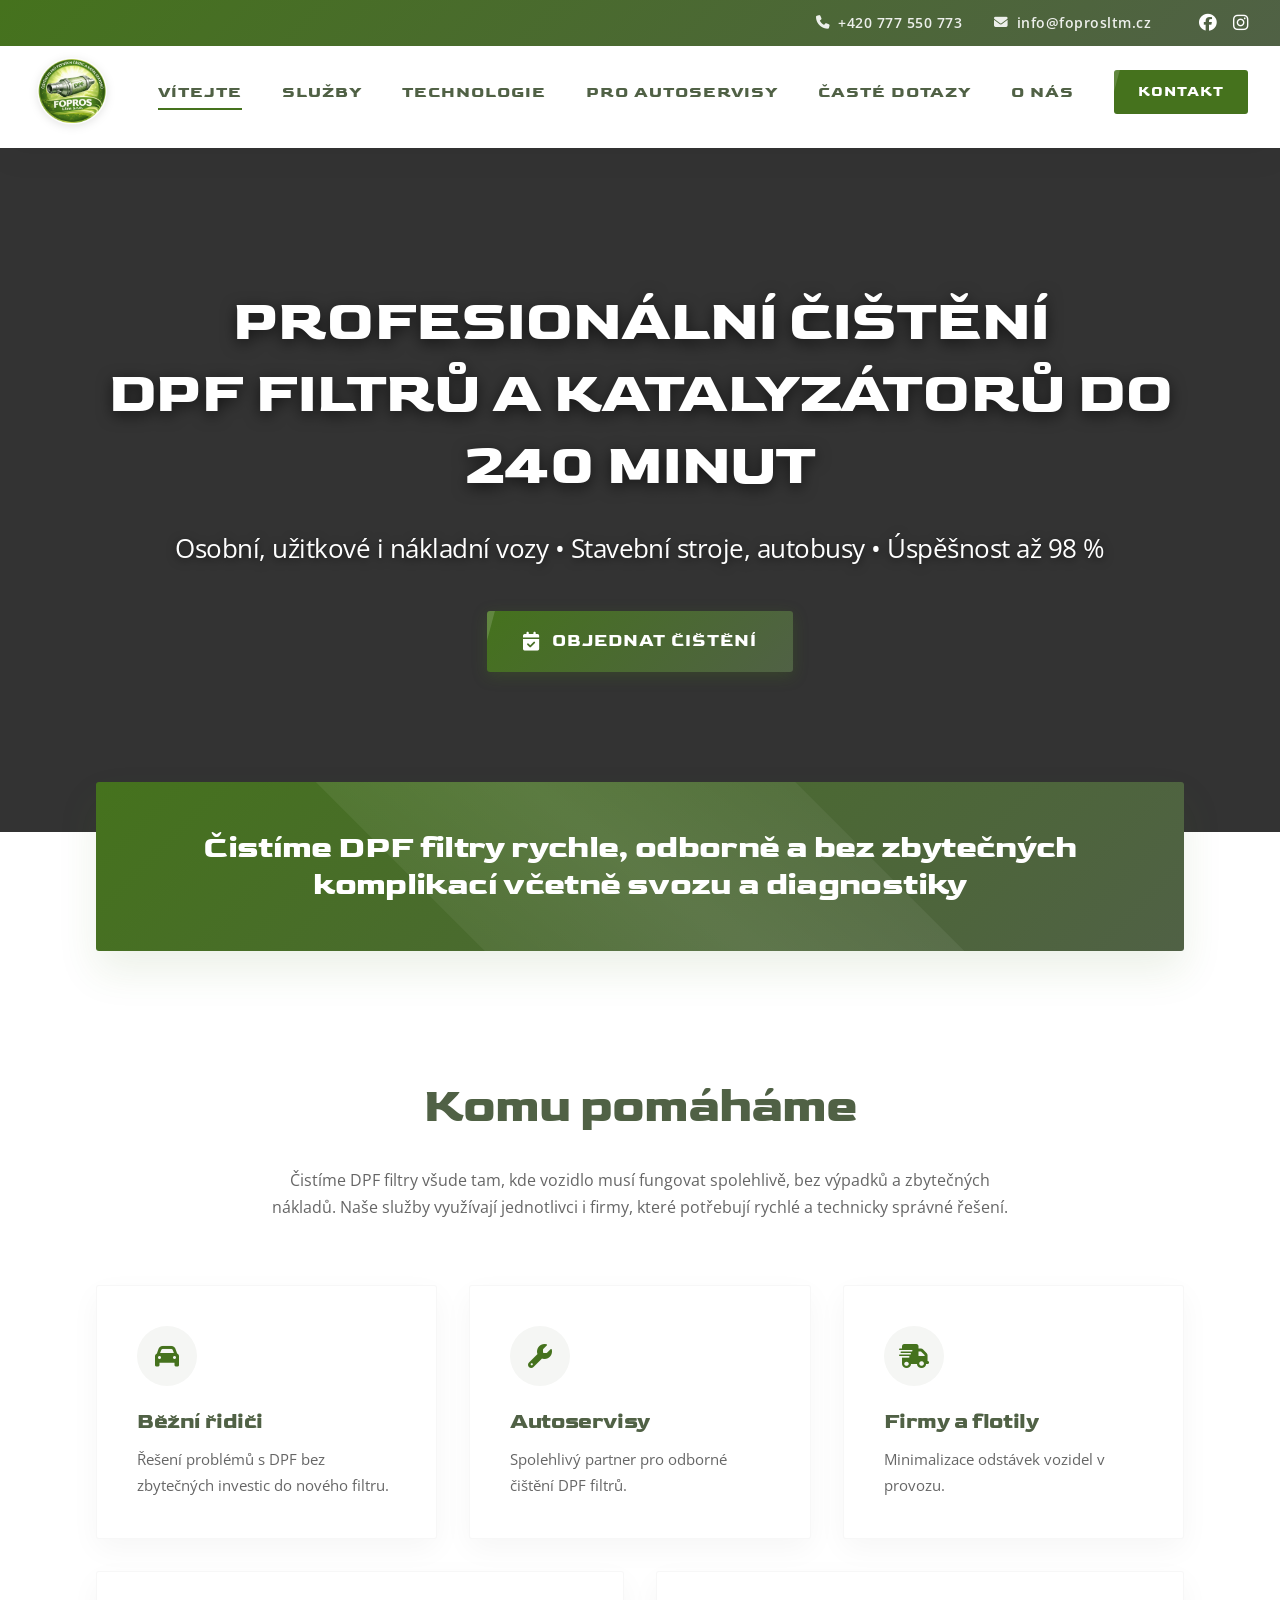
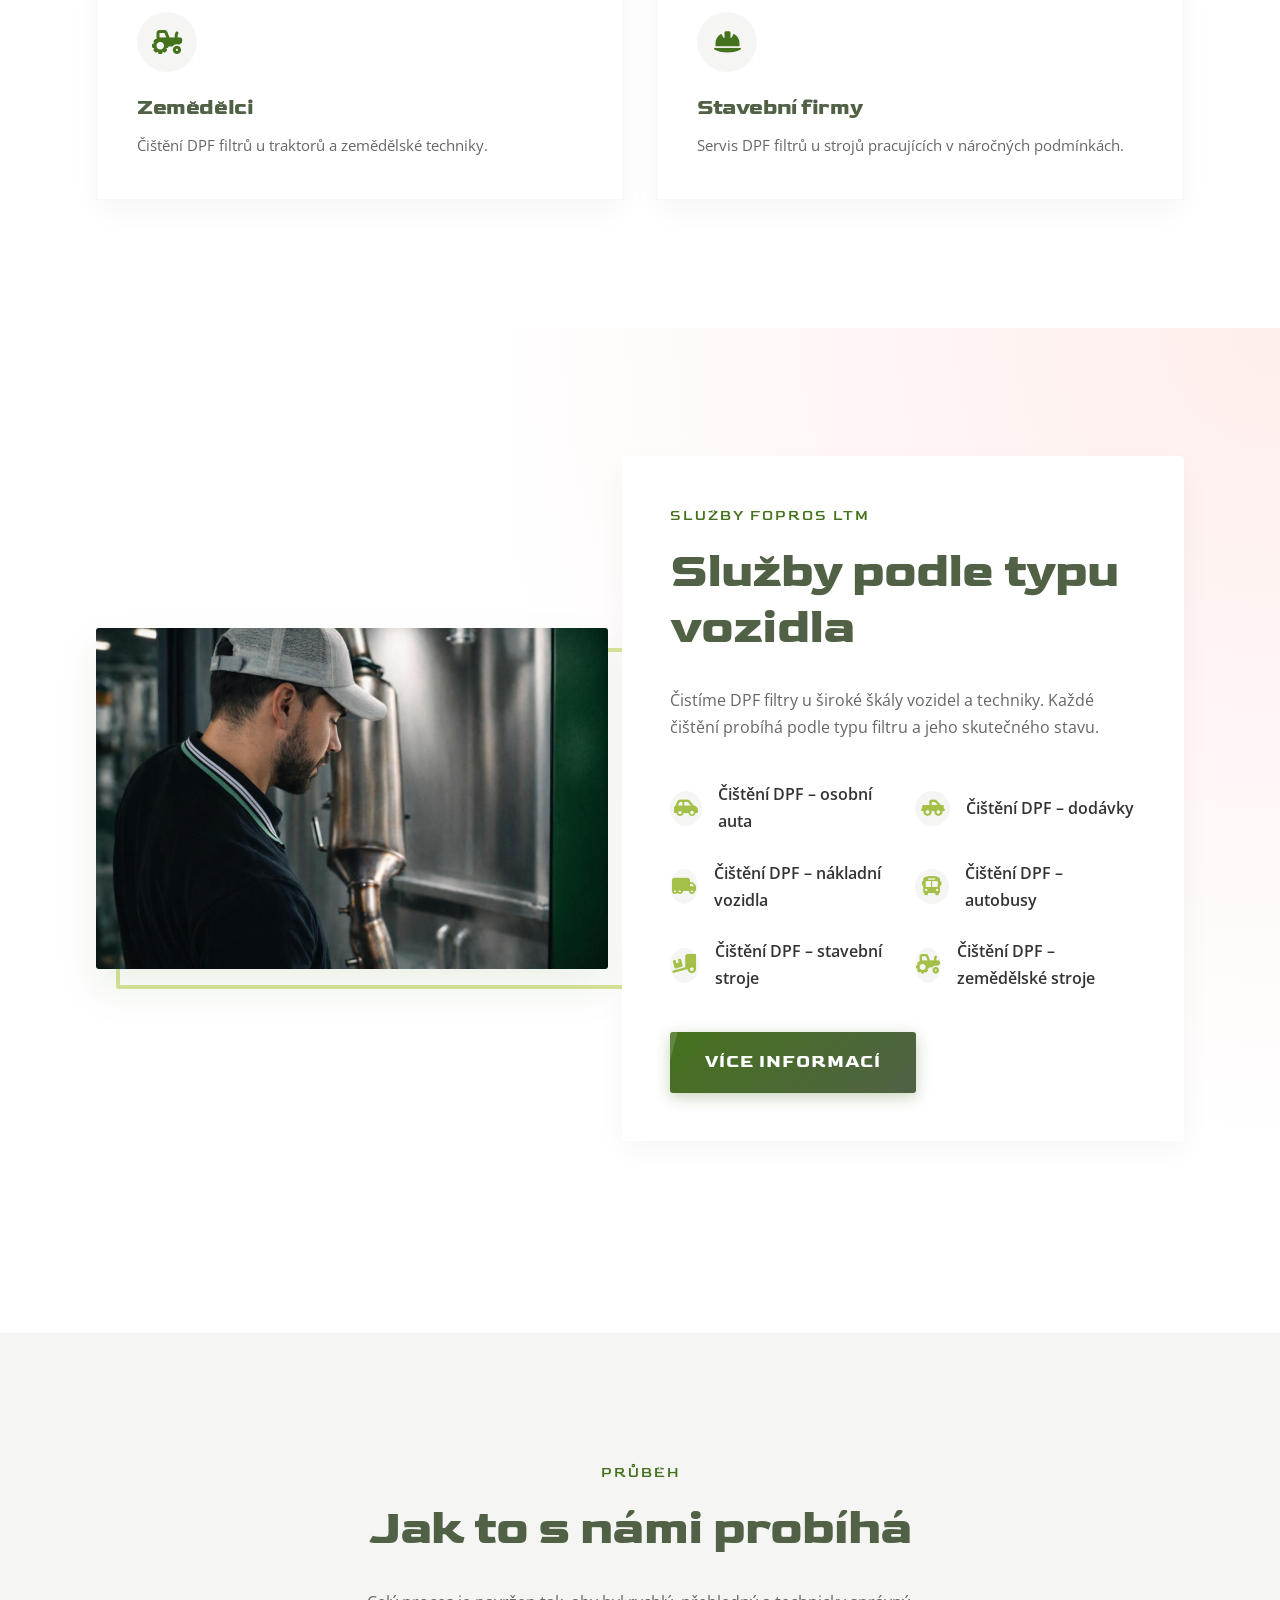
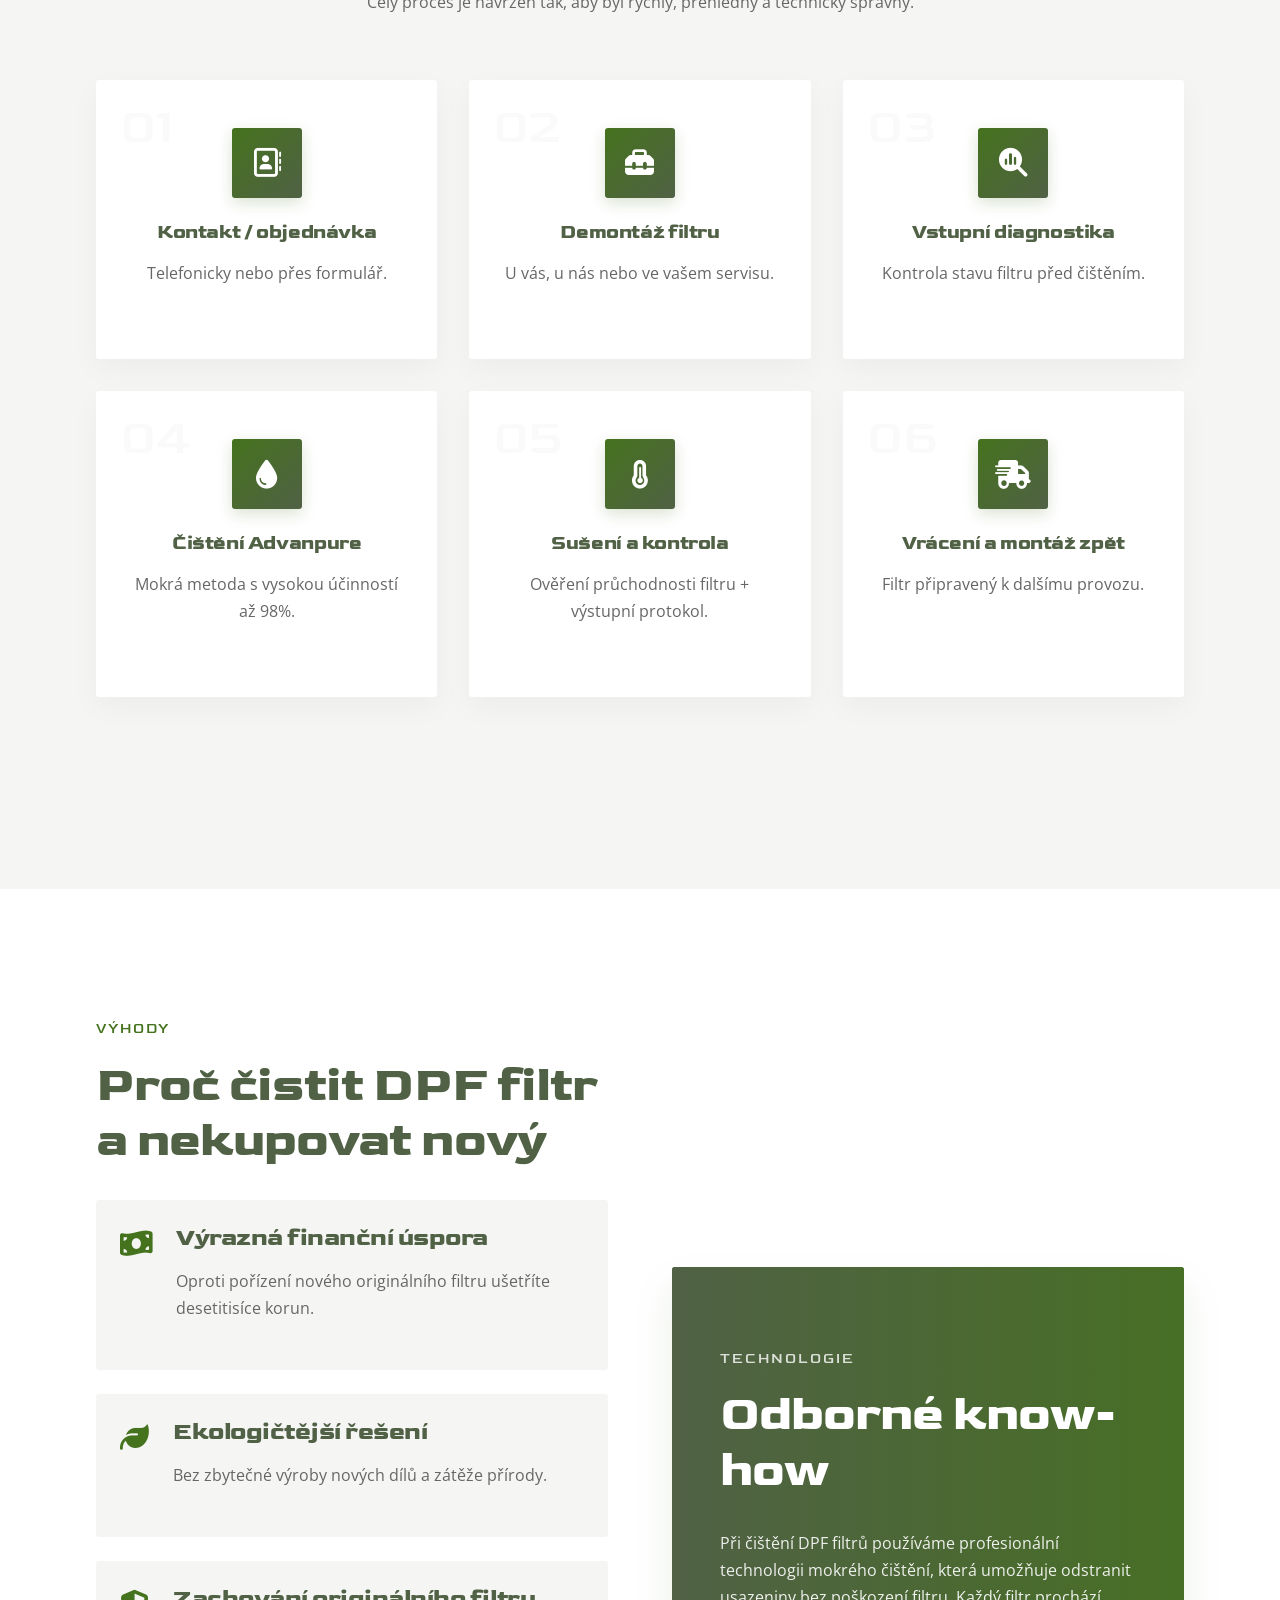
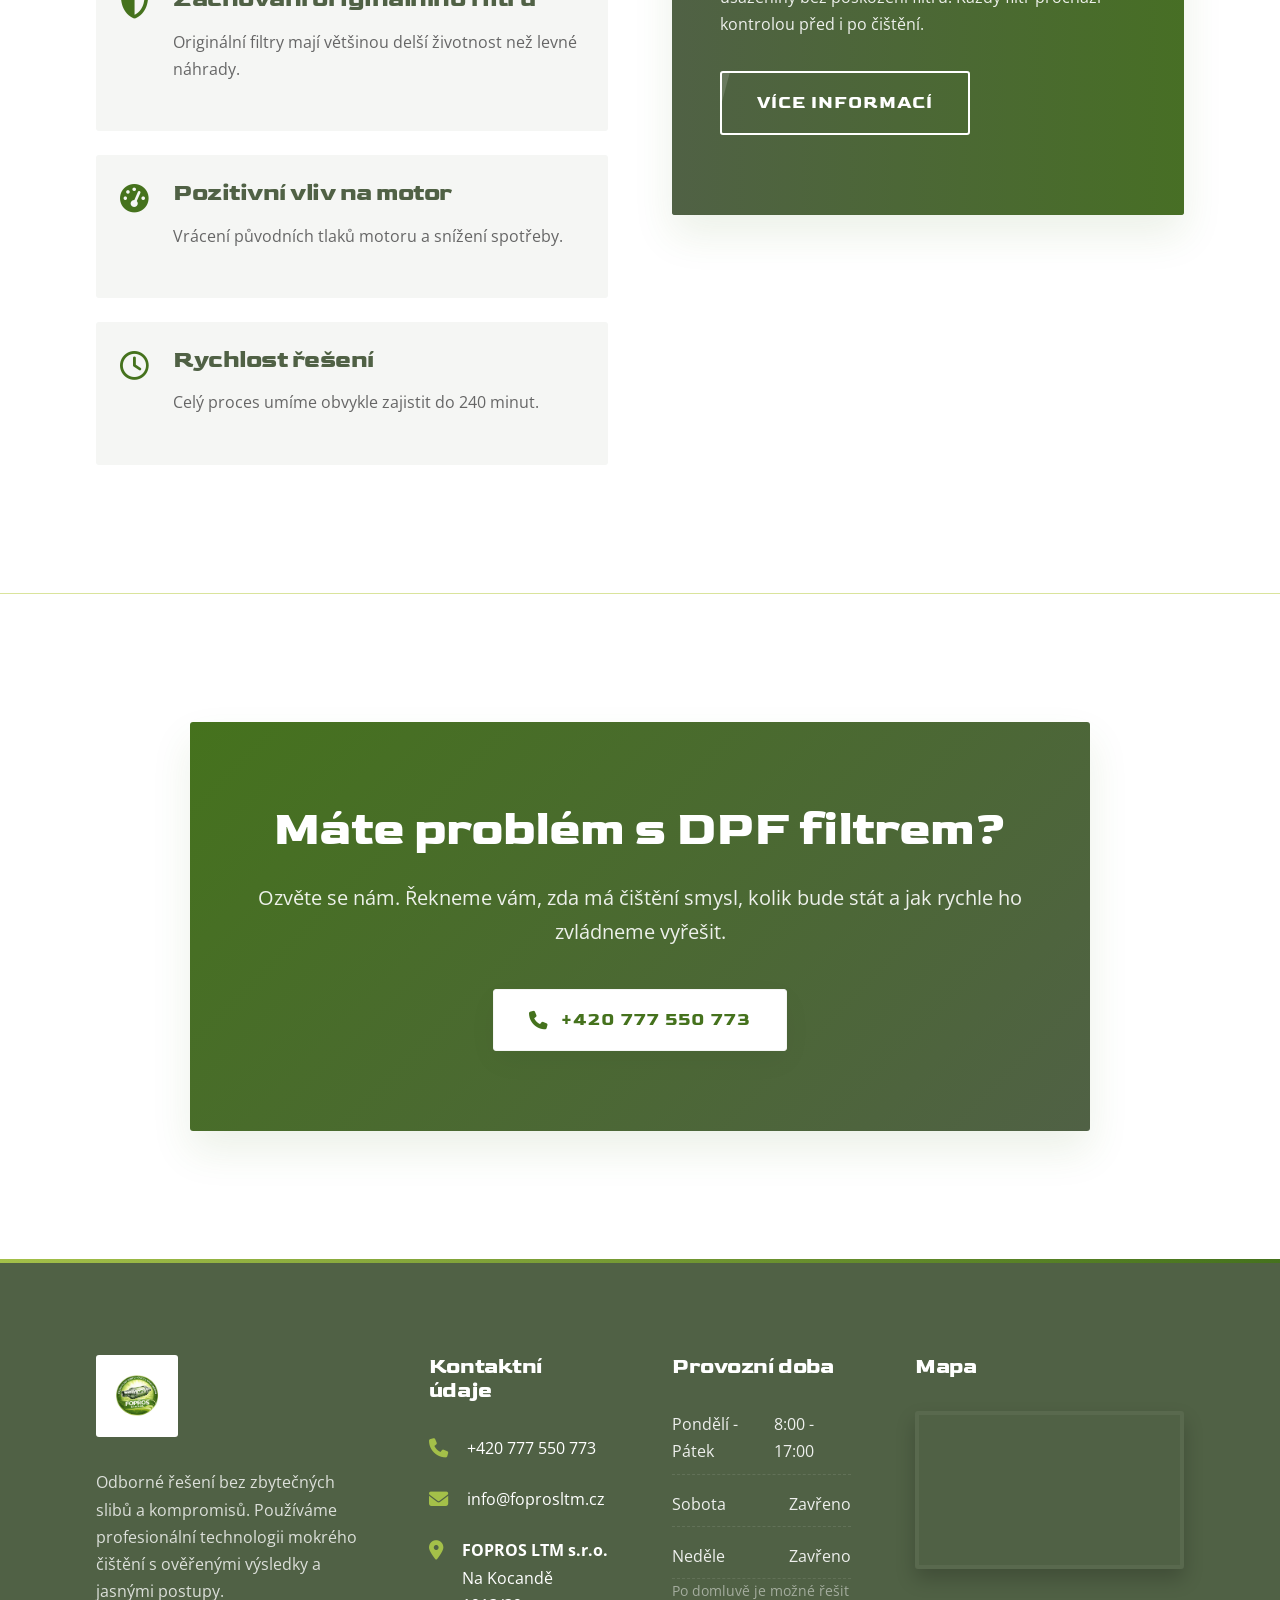
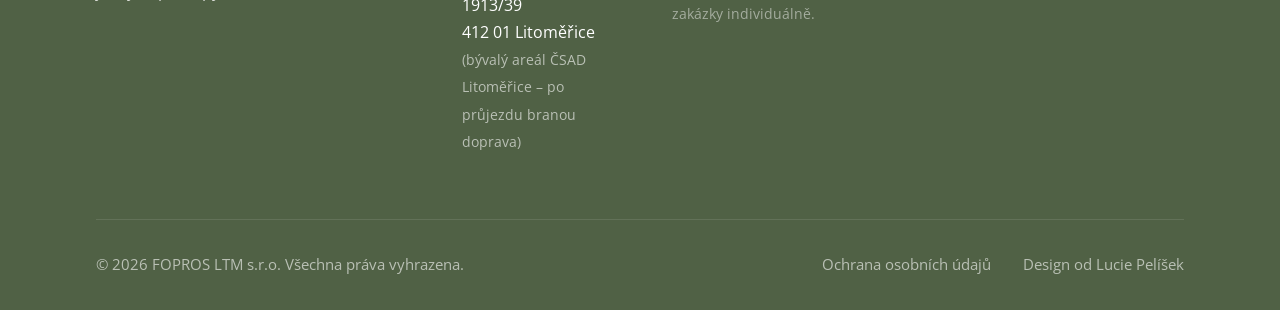
==== index.html @ 44d55a8d "Verze 0" ====
<!DOCTYPE html>
<html lang="cs">

<head>
    <meta charset="UTF-8">
    <meta name="viewport" content="width=device-width, initial-scale=1.0">
    <title>Profesionální čištění DPF filtrů | FOPROS LTM</title>
    <meta name="description"
        content="Profesionální čištění DPF filtrů a katalyzátorů v Litoměřicích do 240 minut. Osobní, užitkové i nákladní vozy, stroje. Úspěšnost až 98 %.">
    <meta name="theme-color" content="#45721D">

    <link rel="icon" href="Obrazky/Favicon.png" type="image/png">

    <!-- Fonts -->
    <link rel="preconnect" href="https://fonts.googleapis.com">
    <link rel="preconnect" href="https://fonts.gstatic.com" crossorigin>
    <link
        href="https://fonts.googleapis.com/css2?family=Goldman:wght@400;700&family=Open+Sans:ital,wght@0,400;0,600;0,700;1,400&display=swap"
        rel="stylesheet">

    <!-- Font Awesome -->
    <link rel="stylesheet" href="https://cdnjs.cloudflare.com/ajax/libs/font-awesome/6.5.1/css/all.min.css">

    <!-- Styles -->
    <link rel="stylesheet" href="style.css">
</head>

<body>

    <!-- Secondary Menu / Top Bar -->
    <div class="top-bar">
        <div class="container-fluid">
            <div class="top-contact-info">
                <a href="tel:+420777550773" class="top-link">
                    <i class="fa-solid fa-phone"></i>
                    <span>+420 777 550 773</span>
                </a>
                <a href="mailto:info@foprosltm.cz" class="top-link">
                    <i class="fa-solid fa-envelope"></i>
                    <span>info@foprosltm.cz</span>
                </a>
                <div class="top-social">
                    <a href="#" aria-label="Facebook"><i class="fa-brands fa-facebook"></i></a>
                    <a href="#" aria-label="Instagram"><i class="fa-brands fa-instagram"></i></a>
                </div>
            </div>
        </div>
    </div>

    <!-- Main Header -->
    <header class="header" id="header">
        <div class="container-fluid header-inner">
            <a href="index.html" class="logo">
                <img src="Obrazky/Logo.png" alt="FOPROS LTM Logo" loading="lazy">
            </a>

            <!-- Mobile Menu Toggle -->
            <button class="menu-toggle" aria-label="Otevřít navigaci" aria-expanded="false" aria-controls="main-nav">
                <span class="hamburger"></span>
            </button>

            <!-- Navigation -->
            <nav id="main-nav" class="main-nav">
                <ul class="nav-list">
                    <li><a href="index.html" class="nav-link active">Vítejte</a></li>
                    <li><a href="sluzby.html" class="nav-link">Služby</a></li>
                    <li><a href="technologie.html" class="nav-link">Technologie</a></li>
                    <li><a href="pro-autoservisy.html" class="nav-link">Pro autoservisy</a></li>
                    <li><a href="caste-dotazy.html" class="nav-link">Časté dotazy</a></li>
                    <li><a href="o-nas.html" class="nav-link">O nás</a></li>
                    <li><a href="kontakt.html" class="btn btn-nav">Kontakt</a></li>
                </ul>
            </nav>
        </div>
    </header>

    <main>
        <!-- Sekce 1: HERO -->
        <section class="hero hero-video">
            <video autoplay muted loop playsinline class="hero-bg-video">
                <source src="Obrazky/Video1.mp4" type="video/mp4">
            </video>
            <div class="hero-text-overlay"></div>

            <div class="container hero-content-centered">
                <div class="hero-content text-center center-block">
                    <h1>Profesionální čištění<br>DPF filtrů a katalyzátorů do 240 minut</h1>
                    <h2>Osobní, užitkové i nákladní vozy • Stavební stroje, autobusy • Úspěšnost až 98 %</h2>

                    <div class="hero-actions center-actions">
                        <a href="kontakt.html" class="btn btn-primary"><i class="fa-solid fa-calendar-check"></i>
                            Objednat čištění</a>
                    </div>
                </div>
            </div>
        </section>

        <!-- Sekce 2: Výzva / Banner Přijedeme -->
        <section class="banner-section animate-on-scroll">
            <div class="container">
                <div class="banner-card">
                    <h3 style="margin-bottom: 0;">Čistíme DPF filtry rychle, odborně a bez zbytečných komplikací včetně
                        svozu a diagnostiky</h3>
                </div>
            </div>
        </section>

        <!-- Sekce 3: Komu pomáháme -->
        <section class="section-padding">
            <div class="container">
                <div class="text-content center-block animate-on-scroll">
                    <h2>Komu pomáháme</h2>
                    <p>Čistíme DPF filtry všude tam, kde vozidlo musí fungovat spolehlivě, bez výpadků a zbytečných
                        nákladů. Naše služby využívají jednotlivci i firmy, které potřebují rychlé a technicky správné
                        řešení.</p>
                </div>

                <div class="target-groups">
                    <div class="group-card animate-on-scroll">
                        <div class="group-icon"><i class="fa-solid fa-car"></i></div>
                        <h4>Běžní řidiči</h4>
                        <p>Řešení problémů s DPF bez zbytečných investic do nového filtru.</p>
                    </div>
                    <div class="group-card animate-on-scroll" style="transition-delay: 0.1s;">
                        <div class="group-icon"><i class="fa-solid fa-wrench"></i></div>
                        <h4>Autoservisy</h4>
                        <p>Spolehlivý partner pro odborné čištění DPF filtrů.</p>
                    </div>
                    <div class="group-card animate-on-scroll" style="transition-delay: 0.2s;">
                        <div class="group-icon"><i class="fa-solid fa-truck-fast"></i></div>
                        <h4>Firmy a flotily</h4>
                        <p>Minimalizace odstávek vozidel v provozu.</p>
                    </div>
                    <div class="group-card animate-on-scroll" style="transition-delay: 0.3s;">
                        <div class="group-icon"><i class="fa-solid fa-tractor"></i></div>
                        <h4>Zemědělci</h4>
                        <p>Čištění DPF filtrů u traktorů a zemědělské techniky.</p>
                    </div>
                    <div class="group-card animate-on-scroll" style="transition-delay: 0.4s;">
                        <div class="group-icon"><i class="fa-solid fa-helmet-safety"></i></div>
                        <h4>Stavební firmy</h4>
                        <p>Servis DPF filtrů u strojů pracujících v náročných podmínkách.</p>
                    </div>
                </div>
            </div>
        </section>

        <!-- Sekce 4: Služby podle typu vozidla -->
        <section class="section-padding services-section animate-on-scroll">
            <div class="decorative-blob"></div>
            <div class="container services-overview">
                <div class="services-image">
                    <img src="Obrazky/Foto2.jpg" alt="Služby podle typu vozidla" loading="lazy">
                </div>

                <div class="services-content">
                    <span class="subtitle">Služby Fopros LTM</span>
                    <h2>Služby podle typu vozidla</h2>
                    <p>Čistíme DPF filtry u široké škály vozidel a techniky. Každé čištění probíhá podle typu filtru a
                        jeho skutečného stavu.</p>

                    <ul class="services-list">
                        <li><i class="fa-solid fa-car-side"></i> Čištění DPF – osobní auta</li>
                        <li><i class="fa-solid fa-truck-pickup"></i> Čištění DPF – dodávky</li>
                        <li><i class="fa-solid fa-truck-moving"></i> Čištění DPF – nákladní vozidla</li>
                        <li><i class="fa-solid fa-bus"></i> Čištění DPF – autobusy</li>
                        <li><i class="fa-solid fa-truck-ramp-box"></i> Čištění DPF – stavební stroje</li>
                        <li><i class="fa-solid fa-tractor"></i> Čištění DPF – zemědělské stroje</li>
                    </ul>

                    <a href="sluzby.html" class="btn btn-primary mt-2">Více informací</a>
                </div>
            </div>
        </section>

        <!-- Sekce 5: Jak to s námi probíhá -->
        <section class="section-padding process-section animate-on-scroll">
            <div class="container">
                <div class="text-content center-block">
                    <span class="subtitle">Průběh</span>
                    <h2>Jak to s námi probíhá</h2>
                    <p>Celý proces je navržen tak, aby byl rychlý, přehledný a technicky správný.</p>
                </div>

                <div class="timeline">
                    <div class="timeline-step">
                        <div class="step-icon"><i class="fa-regular fa-address-book"></i></div>
                        <h4>Kontakt / objednávka</h4>
                        <p>Telefonicky nebo přes formulář.</p>
                    </div>
                    <div class="timeline-step">
                        <div class="step-icon"><i class="fa-solid fa-toolbox"></i></div>
                        <h4>Demontáž filtru</h4>
                        <p>U vás, u nás nebo ve vašem servisu.</p>
                    </div>
                    <div class="timeline-step">
                        <div class="step-icon"><i class="fa-solid fa-magnifying-glass-chart"></i></div>
                        <h4>Vstupní diagnostika</h4>
                        <p>Kontrola stavu filtru před čištěním.</p>
                    </div>
                    <div class="timeline-step">
                        <div class="step-icon"><i class="fa-solid fa-droplet"></i></div>
                        <h4>Čištění Advanpure</h4>
                        <p>Mokrá metoda s vysokou účinností až 98%.</p>
                    </div>
                    <div class="timeline-step">
                        <div class="step-icon"><i class="fa-solid fa-temperature-three-quarters"></i></div>
                        <h4>Sušení a kontrola</h4>
                        <p>Ověření průchodnosti filtru + výstupní protokol.</p>
                    </div>
                    <div class="timeline-step">
                        <div class="step-icon"><i class="fa-solid fa-truck-fast"></i></div>
                        <h4>Vrácení a montáž zpět</h4>
                        <p>Filtr připravený k dalšímu provozu.</p>
                    </div>
                </div>
            </div>
        </section>

        <!-- Sekce 6 a 7: Proč čistit & Technologie -->
        <section class="section-padding animate-on-scroll">
            <div class="container benefits-grid">
                <div>
                    <span class="subtitle">Výhody</span>
                    <h2>Proč čistit DPF filtr a&nbsp;nekupovat nový</h2>
                    <ul class="benefits-list">
                        <li>
                            <i class="fa-solid fa-money-bill-wave"></i>
                            <div>
                                <h4>Výrazná finanční úspora</h4>
                                <p>Oproti pořízení nového originálního filtru ušetříte desetitisíce korun.</p>
                            </div>
                        </li>
                        <li>
                            <i class="fa-solid fa-leaf"></i>
                            <div>
                                <h4>Ekologičtější řešení</h4>
                                <p>Bez zbytečné výroby nových dílů a zátěže přírody.</p>
                            </div>
                        </li>
                        <li>
                            <i class="fa-solid fa-shield-halved"></i>
                            <div>
                                <h4>Zachování originálního filtru</h4>
                                <p>Originální filtry mají většinou delší životnost než levné náhrady.</p>
                            </div>
                        </li>
                        <li>
                            <i class="fa-solid fa-gauge-high"></i>
                            <div>
                                <h4>Pozitivní vliv na motor</h4>
                                <p>Vrácení původních tlaků motoru a snížení spotřeby.</p>
                            </div>
                        </li>
                        <li>
                            <i class="fa-regular fa-clock"></i>
                            <div>
                                <h4>Rychlost řešení</h4>
                                <p>Celý proces umíme obvykle zajistit do 240 minut.</p>
                            </div>
                        </li>
                    </ul>
                </div>

                <div class="tech-banner animate-on-scroll" style="transition-delay: 0.2s;">
                    <span class="subtitle" style="color: var(--white); opacity: 0.8;">Technologie</span>
                    <h2>Odborné know-how</h2>
                    <p style="color: rgba(255,255,255,0.9); margin-bottom: 2rem;">Při čištění DPF filtrů používáme
                        profesionální technologii mokrého čištění, která umožňuje odstranit usazeniny bez poškození
                        filtru. Každý filtr prochází kontrolou před i po čištění.</p>
                    <a href="technologie.html" class="btn btn-outline">Více informací</a>
                </div>
            </div>
        </section>

        <!-- Sekce 9: Výzva ke kontaktu -->
        <section class="section-padding cta-section animate-on-scroll">
            <div class="container">
                <div class="cta-box">
                    <h2>Máte problém s DPF filtrem?</h2>
                    <p>Ozvěte se nám. Řekneme vám, zda má čištění smysl, kolik bude stát a jak rychle ho zvládneme
                        vyřešit.</p>
                    <a href="tel:+420777550773" class="btn btn-secondary btn-large"><i class="fa-solid fa-phone"></i>
                        +420 777 550 773</a>
                </div>
            </div>
        </section>

    </main>

    <!-- Footer -->
    <footer class="footer animate-on-scroll">
        <div class="container footer-grid">

            <!-- Logo & About -->
            <div class="footer-col footer-col-brand">
                <div class="footer-logo">
                    <img src="Obrazky/Logo.png" alt="FOPROS LTM Logo" loading="lazy">
                </div>
                <p>Odborné řešení bez zbytečných slibů a kompromisů. Používáme profesionální technologii mokrého čištění
                    s ověřenými výsledky a jasnými postupy.</p>
            </div>

            <!-- Contacts -->
            <div class="footer-col">
                <h4 class="footer-title">Kontaktní údaje</h4>
                <ul class="footer-contact-list">
                    <li>
                        <i class="fa-solid fa-phone"></i>
                        <div>
                            <a href="tel:+420777550773">+420 777 550 773</a>
                        </div>
                    </li>
                    <li>
                        <i class="fa-solid fa-envelope"></i>
                        <div>
                            <a href="mailto:info@foprosltm.cz">info@foprosltm.cz</a>
                        </div>
                    </li>
                    <li>
                        <i class="fa-solid fa-location-dot"></i>
                        <div>
                            <strong>FOPROS LTM s.r.o.</strong><br>
                            Na Kocandě 1913/39<br>
                            412 01 Litoměřice<br>
                            <span class="small-text">(bývalý areál ČSAD Litoměřice – po průjezdu branou doprava)</span>
                        </div>
                    </li>
                </ul>
            </div>

            <!-- Operating Hours -->
            <div class="footer-col">
                <h4 class="footer-title">Provozní doba</h4>
                <ul class="hours-list">
                    <li><span>Pondělí - Pátek</span> <span>8:00 - 17:00</span></li>
                    <li><span>Sobota</span> <span>Zavřeno</span></li>
                    <li><span>Neděle</span> <span>Zavřeno</span></li>
                </ul>
                <p class="small-text mt-3">Po domluvě je možné řešit zakázky individuálně.</p>
            </div>

            <!-- Map -->
            <div class="footer-col footer-col-map">
                <h4 class="footer-title">Mapa</h4>
                <div class="map-wrapper">
                    <iframe style="border:none" src="https://mapy.cz/s/gopalacufo" width="100%" height="220"
                        title="Mapa kde nás najdete, Litoměřice" loading="lazy"></iframe>
                </div>
            </div>

        </div>

        <div class="footer-bottom">
            <div class="container footer-bottom-inner">
                <div class="copyright">
                    &copy; 2026 FOPROS LTM s.r.o. Všechna práva vyhrazena.
                </div>
                <div class="footer-links">
                    <a href="#">Ochrana osobních údajů</a>
                    <a href="#">Design od Lucie Pelíšek</a>
                </div>
            </div>
        </div>
    </footer>

    <script src="script.js" defer></script>
</body>

</html>
---- style.css ----
:root {
  /* Brand Colors from instrukce.md */
  --highlight: #506145;
  --primary: #45721D;
  --primary-light: #5f9629;
  --icons: #A4C049;
  --bg-variant1: #DAE49C;
  --bg-variant2: #F5F6F4;
  --text-dark: #333333;
  --text-light: #666666;
  --white: #ffffff;
  --link-color: #FC735D;

  /* Layout limits */
  --container-width: 85%;
  --container-fluid: 95%;
  --text-max-width: 70%;

  /* Typography */
  --font-heading: 'Goldman', sans-serif;
  --font-text: 'Open Sans', sans-serif;

  /* Modern Design Tokens */
  --radius: 3px;
  --shadow-soft: 0 10px 30px rgba(0, 0, 0, 0.04);
  --shadow-hover: 0 20px 40px rgba(69, 114, 29, 0.1);
  --glass-bg: rgba(255, 255, 255, 0.85);
  --glass-border: 1px solid rgba(255, 255, 255, 0.4);
  --glass-blur: blur(12px);

  --gradient-primary: linear-gradient(135deg, var(--primary) 0%, var(--highlight) 100%);
  --gradient-accent: linear-gradient(135deg, var(--icons) 0%, var(--primary) 100%);

  --transition: all 0.4s cubic-bezier(0.16, 1, 0.3, 1);
}

/* =========================================================================
   Reset & Base
   ========================================================================= */
*,
*::before,
*::after {
  box-sizing: border-box;
  margin: 0;
  padding: 0;
}

html {
  font-size: 16px;
  scroll-behavior: smooth;
}

body {
  font-family: var(--font-text);
  color: var(--text-dark);
  background-color: var(--white);
  line-height: 1.7;
  -webkit-font-smoothing: antialiased;
  min-height: 100vh;
  display: flex;
  flex-direction: column;
  overflow-x: hidden;
}

img,
video,
iframe {
  max-width: 100%;
  height: auto;
  display: block;
}

a {
  text-decoration: none;
  color: inherit;
  transition: var(--transition);
}

a.text-link {
  color: var(--link-color);
}

a.text-link:hover {
  opacity: 0.8;
}

ul {
  list-style: none;
}

main {
  flex: 1;
}

/* =========================================================================
   Typography
   ========================================================================= */
h1,
h2,
h3,
h4,
h5,
h6 {
  font-family: var(--font-heading);
  font-weight: 700;
  line-height: 1.15;
  color: var(--highlight);
  letter-spacing: -0.02em;
}

h1 {
  font-size: clamp(2.5rem, 5vw, 4.5rem);
  margin-bottom: 1.5rem;
}

h2 {
  font-size: clamp(2rem, 4vw, 3rem);
  margin-bottom: 2rem;
  position: relative;
}

h3 {
  font-size: clamp(1.5rem, 3vw, 2.2rem);
  margin-bottom: 1rem;
}

h4 {
  font-size: clamp(1.2rem, 2vw, 1.5rem);
  margin-bottom: 1rem;
}

p {
  margin-bottom: 1.5rem;
  font-size: 1rem;
  color: var(--text-light);
}

.text-gradient {
  background: var(--gradient-accent);
  -webkit-background-clip: text;
  -webkit-text-fill-color: transparent;
  background-clip: text;
}

.subtitle {
  font-family: var(--font-heading);
  color: var(--primary);
  text-transform: uppercase;
  letter-spacing: 2px;
  font-size: 0.9rem;
  margin-bottom: 1rem;
  display: block;
}

.center-block {
  margin: 0 auto;
  text-align: center;
}

/* =========================================================================
   Layout & Spacing
   ========================================================================= */
.container {
  width: var(--container-width);
  max-width: 1400px;
  margin: 0 auto;
}

.container-fluid {
  width: var(--container-fluid);
  margin: 0 auto;
}

.section-padding {
  padding: 8rem 0;
}

@media (max-width: 768px) {
  .section-padding {
    padding: 5rem 0;
  }
}

.text-content {
  max-width: var(--text-max-width);
}

@media (max-width: 992px) {
  .text-content {
    max-width: 100%;
  }
}

/* =========================================================================
   Buttons & Interactive Elements
   ========================================================================= */
.btn {
  display: inline-flex;
  align-items: center;
  justify-content: center;
  padding: 1rem 2.2rem;
  font-family: var(--font-heading);
  font-weight: 700;
  font-size: 1.05rem;
  border-radius: var(--radius);
  transition: var(--transition);
  cursor: pointer;
  border: none;
  text-align: center;
  position: relative;
  overflow: hidden;
  z-index: 1;
  text-transform: uppercase;
  letter-spacing: 1px;
}

.btn i {
  margin-right: 0.8rem;
  font-size: 1.1em;
}

.btn::before {
  content: '';
  position: absolute;
  top: 0;
  left: 0;
  width: 100%;
  height: 100%;
  background: rgba(255, 255, 255, 0.15);
  transform: translateX(-100%) skewX(-15deg);
  transition: transform 0.6s ease;
  z-index: -1;
}

.btn:hover::before {
  transform: translateX(100%) skewX(-15deg);
}

.btn-primary {
  background: var(--gradient-primary);
  color: var(--white);
  box-shadow: 0 4px 15px rgba(69, 114, 29, 0.3);
}

.btn-primary:hover {
  box-shadow: 0 8px 25px rgba(69, 114, 29, 0.4);
  transform: translateY(-3px);
  color: var(--white);
}

.btn-secondary {
  background: var(--white);
  color: var(--primary);
  box-shadow: var(--shadow-soft);
  border: 1px solid var(--bg-variant2);
}

.btn-secondary:hover {
  background: var(--bg-variant2);
  color: var(--highlight);
  transform: translateY(-3px);
  box-shadow: var(--shadow-hover);
}

.btn-outline {
  background: transparent;
  color: var(--white);
  border: 2px solid var(--white);
}

.btn-outline:hover {
  background: var(--white);
  color: var(--primary);
}

/* =========================================================================
   Secondary Menu (Top Bar)
   ========================================================================= */
.top-bar {
  background: var(--gradient-primary);
  color: var(--white);
  font-size: 0.85rem;
  padding: 0.5rem 0;
  position: relative;
  z-index: 1001;
}

.top-bar .container-fluid {
  display: flex;
  justify-content: flex-end;
  align-items: center;
}

.top-contact-info {
  display: flex;
  gap: 2rem;
  flex-wrap: wrap;
  justify-content: center;
}

@media (max-width: 576px) {
  .top-contact-info {
    gap: 1rem;
    padding: 0.5rem 0;
  }

  .top-bar .container-fluid {
    justify-content: center;
  }

  .header {
    top: 70px;
  }
}

.top-link {
  display: flex;
  align-items: center;
  gap: 0.5rem;
  font-weight: 600;
  letter-spacing: 0.5px;
  opacity: 0.9;
  color: var(--white);
}

.top-link:hover {
  opacity: 1;
}

.top-link i {
  color: var(--white);
}

.top-social {
  display: flex;
  gap: 1rem;
  align-items: center;
  margin-left: 1rem;
}

.top-social a {
  color: var(--white);
  font-size: 1.1rem;
}

.top-social a:hover {
  opacity: 0.8;
}

/* =========================================================================
   Header & Navigation
   ========================================================================= */
.header {
  position: absolute;
  top: 36px;
  left: 0;
  width: 100%;
  z-index: 1000;
  padding: 1rem 0;
  transition: var(--transition);
  background: var(--white);
  box-shadow: var(--shadow-soft);
}

/* Sticky Class */
.header.sticky {
  position: fixed;
  top: 0;
  background: rgba(255, 255, 255, 0.95);
  backdrop-filter: blur(10px);
  box-shadow: var(--shadow-soft);
  padding: 0.5rem 0;
}

.header-inner {
  display: flex;
  justify-content: space-between;
  align-items: center;
}

.logo img {
  height: 80px;
  width: auto;
  transition: var(--transition);
  filter: drop-shadow(0 2px 4px rgba(0, 0, 0, 0.1));
}

.header.sticky .logo img {
  height: 60px;
}

/* Nav Styles */
.nav-list {
  display: flex;
  align-items: center;
  gap: 2.5rem;
}

.nav-link {
  font-family: var(--font-heading);
  font-size: 1rem;
  color: var(--highlight);
  font-weight: 700;
  text-transform: uppercase;
  letter-spacing: 1px;
  position: relative;
  padding: 0.5rem 0;
}

.header:not(.sticky) .nav-link {
  color: var(--highlight);
}

.nav-link::after {
  content: '';
  position: absolute;
  bottom: 0;
  left: 0;
  width: 0;
  height: 2px;
  background: var(--primary);
  transition: var(--transition);
}

.nav-link:hover::after,
.nav-link.active::after {
  width: 100%;
}

.btn-nav {
  padding: 0.6rem 1.5rem;
  font-size: 0.9rem;
  background: var(--primary);
  color: var(--white) !important;
  border-radius: var(--radius);
  transition: var(--transition);
  font-family: var(--font-heading);
  text-transform: uppercase;
  font-weight: 700;
  letter-spacing: 1px;
}

.btn-nav:hover {
  background: var(--highlight);
  transform: translateY(-2px);
  box-shadow: 0 4px 10px rgba(69, 114, 29, 0.3);
}

/* Mobile Toggle */
.menu-toggle {
  display: none;
  background: transparent;
  border: none;
  cursor: pointer;
  padding: 0.5rem;
  z-index: 1001;
}

.hamburger,
.hamburger::before,
.hamburger::after {
  display: block;
  width: 30px;
  height: 2px;
  background-color: var(--highlight);
  transition: var(--transition);
  border-radius: var(--radius);
}

.header:not(.sticky) .hamburger,
.header:not(.sticky) .hamburger::before,
.header:not(.sticky) .hamburger::after {
  background-color: var(--highlight);
}

.hamburger {
  position: relative;
}

.hamburger::before {
  content: '';
  position: absolute;
  top: -8px;
  left: 0;
}

.hamburger::after {
  content: '';
  position: absolute;
  bottom: -8px;
  left: 0;
}

.menu-toggle[aria-expanded="true"] .hamburger {
  background-color: transparent !important;
}

.menu-toggle[aria-expanded="true"] .hamburger::before {
  transform: rotate(45deg);
  top: 0;
  background-color: var(--highlight) !important;
}

.menu-toggle[aria-expanded="true"] .hamburger::after {
  transform: rotate(-45deg);
  bottom: 0;
  background-color: var(--highlight) !important;
}

@media (max-width: 1024px) {
  .menu-toggle {
    display: block;
  }

  .main-nav {
    position: fixed;
    top: 0;
    right: -100%;
    width: 100%;
    height: 100vh;
    background: var(--white);
    padding: 6rem 2rem 2rem;
    display: flex;
    flex-direction: column;
    align-items: center;
    justify-content: center;
    transition: right 0.4s ease;
  }

  .main-nav.open {
    right: 0;
  }

  .nav-list {
    flex-direction: column;
    gap: 2rem;
  }

  .header:not(.sticky) .nav-link {
    color: var(--highlight);
    text-shadow: none;
  }

  .nav-link {
    font-size: 1.5rem;
  }
}

/* =========================================================================
   Hero Section 
   ========================================================================= */
.hero-video {
  position: relative;
  min-height: 80vh;
  padding: 15rem 0 10rem;
  display: flex;
  align-items: center;
  justify-content: center;
  overflow: hidden;
  background-color: var(--text-dark);
}

.hero-bg-video {
  position: absolute;
  top: 50%;
  left: 50%;
  min-width: 100%;
  min-height: 100%;
  width: auto;
  height: auto;
  transform: translateX(-50%) translateY(-50%);
  z-index: 0;
  object-fit: cover;
}

.hero-content-centered {
  position: relative;
  z-index: 2;
  display: flex;
  justify-content: center;
  width: 100%;
}

.hero-content {
  color: var(--white);
  max-width: 1100px;
  animation: fadeUp 1s ease forwards;
}

.hero-content h1 {
  font-size: clamp(2.2rem, 4.5vw, 3.8rem);
  text-transform: uppercase;
  line-height: 1.25;
  margin-bottom: 2rem;
  color: var(--white);
  text-shadow: 0 4px 15px rgba(0, 0, 0, 0.6);
}

.hero-content h2 {
  font-family: var(--font-text);
  font-weight: 400;
  font-size: clamp(1.2rem, 2vw, 1.8rem);
  color: var(--white);
  text-transform: none;
  margin-bottom: 3rem;
  border-left: none;
  padding-left: 0;
  text-shadow: 0 2px 10px rgba(0, 0, 0, 0.6);
}

.hero-content h3 {
  display: none;
}

.hero-actions.center-actions {
  display: flex;
  justify-content: center;
  gap: 1.5rem;
  flex-wrap: wrap;
}

.hero-stats {
  position: absolute;
  bottom: 4rem;
  right: 4rem;
  display: flex;
  gap: 4rem;
  color: var(--white);
  z-index: 2;
  animation: fadeUp 1s ease 0.3s forwards;
  opacity: 0;
}

.hero-stat-item {
  display: flex;
  flex-direction: column;
  text-align: left;
}

.hero-stat-item .stat-num {
  font-family: var(--font-heading);
  font-size: 3rem;
  line-height: 1;
  margin-bottom: 0.5rem;
  color: var(--white);
  text-shadow: 0 2px 10px rgba(0, 0, 0, 0.5);
}

.hero-stat-item .stat-label {
  font-size: 0.95rem;
  color: rgba(255, 255, 255, 0.9);
  text-transform: uppercase;
  letter-spacing: 1px;
  text-shadow: 0 1px 5px rgba(0, 0, 0, 0.5);
}

@media (max-width: 1024px) {
  .hero-stats {
    position: relative;
    bottom: auto;
    right: auto;
    margin-top: 4rem;
    padding-left: 0;
    gap: 2rem;
    flex-wrap: wrap;
  }
}

/* =========================================================================
   Banner Přijedeme
   ========================================================================= */
.banner-section {
  position: relative;
  z-index: 2;
  margin-top: -50px;
}

.banner-card {
  background: var(--gradient-primary);
  border-radius: var(--radius);
  padding: 3rem 4rem;
  display: flex;
  flex-direction: column;
  align-items: center;
  text-align: center;
  box-shadow: var(--shadow-hover);
  color: var(--white);
  position: relative;
  overflow: hidden;
}

.banner-card::after {
  content: '';
  position: absolute;
  top: -50%;
  left: -50%;
  width: 200%;
  height: 200%;
  background: linear-gradient(to bottom right, rgba(255, 255, 255, 0) 0%, rgba(255, 255, 255, 0.1) 50%, rgba(255, 255, 255, 0) 100%);
  transform: rotate(45deg);
  pointer-events: none;
}

.banner-card h3 {
  color: var(--white);
  font-size: 2rem;
  margin-bottom: 1rem;
}

.banner-card p {
  color: rgba(255, 255, 255, 0.9);
  font-size: 1.2rem;
  margin: 0;
}

/* =========================================================================
   Komu pomáháme 
   ========================================================================= */
.target-groups {
  display: grid;
  gap: 2rem;
  margin-top: 4rem;
  grid-template-columns: 1fr;
}

@media (min-width: 768px) {
  .target-groups {
    grid-template-columns: repeat(6, 1fr);
  }

  .group-card:nth-child(1),
  .group-card:nth-child(2),
  .group-card:nth-child(3) {
    grid-column: span 2;
  }

  .group-card:nth-child(4),
  .group-card:nth-child(5) {
    grid-column: span 3;
  }
}

.group-card {
  background: var(--white);
  border: 1px solid rgba(0, 0, 0, 0.03);
  padding: 2.5rem;
  border-radius: var(--radius);
  box-shadow: var(--shadow-soft);
  transition: var(--transition);
  position: relative;
  overflow: hidden;
  z-index: 1;
}

.group-card::before {
  content: '';
  position: absolute;
  top: 0;
  left: 0;
  width: 100%;
  height: 4px;
  background: var(--gradient-primary);
  transform: scaleX(0);
  transform-origin: left;
  transition: transform 0.4s ease;
}

.group-card:hover {
  transform: translateY(-10px);
  box-shadow: var(--shadow-hover);
}

.group-card:hover::before {
  transform: scaleX(1);
}

.group-icon {
  width: 60px;
  height: 60px;
  background: var(--bg-variant2);
  border-radius: 50%;
  display: flex;
  align-items: center;
  justify-content: center;
  margin-bottom: 1.5rem;
  color: var(--primary);
  font-size: 1.5rem;
  transition: var(--transition);
}

.group-card:hover .group-icon {
  background: var(--primary);
  color: var(--white);
}

.group-card h4 {
  margin-bottom: 0.8rem;
  font-size: 1.3rem;
}

.group-card p {
  margin: 0;
  font-size: 0.95rem;
}

/* =========================================================================
   Služby podle typu vozidla 
   ========================================================================= */
.services-section {
  position: relative;
  overflow: hidden;
  padding-bottom: 12rem;
}

@media (max-width: 768px) {
  .services-section {
    padding-bottom: 8rem;
  }
}

.decorative-blob {
  position: absolute;
  top: 0;
  right: 0;
  width: 60%;
  height: 100%;
  background: radial-gradient(circle at top right, rgba(252, 115, 93, 0.12) 0%, transparent 65%);
  z-index: 0;
  pointer-events: none;
}

.services-overview {
  display: grid;
  grid-template-columns: 1fr;
  gap: 4rem;
  align-items: center;
  position: relative;
  z-index: 1;
}

@media (min-width: 1024px) {
  .services-overview {
    grid-template-columns: 1fr 1fr;
  }
}

.services-image {
  position: relative;
}

.services-image img {
  border-radius: var(--radius);
  box-shadow: var(--shadow-hover);
  position: relative;
  z-index: 2;
}

.services-image::after {
  content: '';
  position: absolute;
  bottom: -20px;
  right: -20px;
  width: 100%;
  height: 100%;
  border: 4px solid var(--bg-variant1);
  border-radius: var(--radius);
  z-index: 1;
}

.services-content {
  background: var(--white);
  padding: 3rem;
  border-radius: var(--radius);
  box-shadow: var(--shadow-soft);
  position: relative;
}

@media (min-width: 1024px) {
  .services-content {
    margin-left: -50px;
    z-index: 3;
  }
}

.services-list {
  display: grid;
  grid-template-columns: 1fr;
  gap: 1.5rem;
  margin: 2.5rem 0;
}

@media (min-width: 576px) {
  .services-list {
    grid-template-columns: repeat(2, 1fr);
  }
}

.services-list li {
  display: flex;
  align-items: center;
  gap: 1rem;
  font-weight: 600;
  color: var(--text-dark);
}

.services-list li i {
  color: var(--icons);
  font-size: 1.2rem;
  background: var(--bg-variant2);
  width: 35px;
  height: 35px;
  display: flex;
  align-items: center;
  justify-content: center;
  border-radius: 50%;
}

/* =========================================================================
   Jak to s námi probíhá (Process)
   ========================================================================= */
.process-section {
  background: var(--bg-variant2);
  padding-bottom: 12rem;
}

@media (max-width: 768px) {
  .process-section {
    padding-bottom: 8rem;
  }
}

.timeline {
  display: grid;
  grid-template-columns: 1fr;
  gap: 2rem;
  margin-top: 4rem;
  counter-reset: step-counter;
}

@media (min-width: 768px) {
  .timeline {
    grid-template-columns: repeat(2, 1fr);
  }
}

@media (min-width: 1024px) {
  .timeline {
    grid-template-columns: repeat(3, 1fr);
  }
}

.timeline-step {
  background: var(--white);
  padding: 3rem 2rem;
  border-radius: var(--radius);
  box-shadow: var(--shadow-soft);
  position: relative;
  transition: var(--transition);
  text-align: center;
  z-index: 1;
}

.timeline-step:hover {
  transform: translateY(-10px);
  box-shadow: var(--shadow-hover);
}

.timeline-step::before {
  counter-increment: step-counter;
  content: "0" counter(step-counter);
  position: absolute;
  top: 1.5rem;
  left: 1.5rem;
  font-family: var(--font-heading);
  font-size: 3rem;
  color: var(--bg-variant2);
  line-height: 1;
  z-index: -1;
  opacity: 0.5;
  transition: var(--transition);
}

.timeline-step:hover::before {
  color: var(--icons);
  opacity: 0.2;
}

.step-icon {
  width: 70px;
  height: 70px;
  background: var(--gradient-primary);
  color: var(--white);
  display: flex;
  align-items: center;
  justify-content: center;
  border-radius: var(--radius);
  font-size: 1.8rem;
  margin: 0 auto 1.5rem;
  box-shadow: 0 5px 15px rgba(69, 114, 29, 0.2);
}

.timeline-step h4 {
  font-size: 1.2rem;
  color: var(--highlight);
  margin-bottom: 1rem;
}

/* =========================================================================
   Proč čistit & Technologie
   ========================================================================= */
.benefits-grid {
  display: grid;
  grid-template-columns: 1fr;
  gap: 4rem;
  align-items: center;
}

@media (min-width: 1024px) {
  .benefits-grid {
    grid-template-columns: 1fr 1fr;
  }
}

.benefits-list {
  display: flex;
  flex-direction: column;
  gap: 1.5rem;
}

.benefits-list li {
  display: flex;
  align-items: flex-start;
  gap: 1.5rem;
  background: var(--bg-variant2);
  padding: 1.5rem;
  border-radius: var(--radius);
  transition: var(--transition);
}

.benefits-list li:hover {
  background: var(--white);
  box-shadow: var(--shadow-soft);
  transform: translateX(10px);
}

.benefits-list li i {
  color: var(--primary);
  font-size: 1.8rem;
  margin-top: 5px;
}

.tech-banner {
  background: var(--highlight) url('Obrazky/Foto4.png') center/cover no-repeat;
  border-radius: var(--radius);
  padding: 5rem 3rem;
  color: var(--white);
  position: relative;
  overflow: hidden;
  box-shadow: var(--shadow-hover);
}

.tech-banner::before {
  content: '';
  position: absolute;
  top: 0;
  left: 0;
  width: 100%;
  height: 100%;
  background: linear-gradient(90deg, rgba(80, 97, 69, 0.95) 0%, rgba(69, 114, 29, 0.8) 100%);
}

.tech-banner>* {
  position: relative;
  z-index: 1;
}

.tech-banner h2 {
  color: var(--white);
}

/* =========================================================================
   Stats Section
   ========================================================================= */
.stats-grid {
  display: grid;
  grid-template-columns: 1fr;
  gap: 3rem;
  margin-top: 3rem;
}

@media (min-width: 768px) {
  .stats-grid {
    grid-template-columns: repeat(3, 1fr);
  }
}

.stat-item {
  text-align: center;
  padding: 2rem;
  position: relative;
}

.stat-item:not(:last-child)::after {
  content: '';
  position: absolute;
  right: 0;
  top: 20%;
  height: 60%;
  width: 1px;
  background: var(--bg-variant1);
}

@media (max-width: 767px) {
  .stat-item:not(:last-child)::after {
    right: 20%;
    top: auto;
    bottom: 0;
    height: 1px;
    width: 60%;
  }
}

.stat-number {
  font-family: var(--font-heading);
  font-size: 4.5rem;
  line-height: 1;
  margin-bottom: 1rem;
  background: var(--gradient-primary);
  -webkit-background-clip: text;
  background-clip: text;
  -webkit-text-fill-color: transparent;
}

.stat-text {
  font-weight: 700;
  font-size: 1.2rem;
  color: var(--highlight);
  text-transform: uppercase;
  letter-spacing: 1px;
}

/* =========================================================================
   CTA Section
   ========================================================================= */
.cta-section {
  position: relative;
  border-top: 1px solid var(--bg-variant1);
}

.cta-box {
  background: var(--gradient-primary);
  padding: 5rem 2rem;
  border-radius: var(--radius);
  text-align: center;
  color: var(--white);
  box-shadow: var(--shadow-hover);
  max-width: 900px;
  margin: 0 auto;
}

.cta-box h2 {
  color: var(--white);
  margin-bottom: 1.5rem;
}

.cta-box p {
  color: rgba(255, 255, 255, 0.9);
  font-size: 1.25rem;
  margin-bottom: 2.5rem;
}

/* =========================================================================
   Footer
   ========================================================================= */
.footer {
  background-color: var(--highlight);
  color: var(--white);
  padding-top: 6rem;
  position: relative;
}

.footer::before {
  content: '';
  position: absolute;
  top: 0;
  left: 0;
  width: 100%;
  height: 4px;
  background: var(--gradient-accent);
}

.footer-grid {
  display: grid;
  grid-template-columns: 1fr;
  gap: 4rem;
  padding-bottom: 4rem;
  border-bottom: 1px solid rgba(255, 255, 255, 0.1);
}

@media (min-width: 768px) {
  .footer-grid {
    grid-template-columns: repeat(2, 1fr);
  }
}

@media (min-width: 1024px) {
  .footer-grid {
    grid-template-columns: 1.5fr 1fr 1fr 1.5fr;
  }
}

.footer-logo {
  display: inline-block;
  background: var(--white);
  padding: 1rem;
  border-radius: var(--radius);
  margin-bottom: 1.5rem;
}

.footer-logo img {
  height: 50px;
}

.footer-col p {
  color: rgba(255, 255, 255, 0.8);
}

.footer-title {
  color: var(--white);
  font-size: 1.3rem;
  margin-bottom: 2rem;
  position: relative;
}

.footer-contact-list {
  display: flex;
  flex-direction: column;
  gap: 1.5rem;
}

.footer-contact-list li {
  display: flex;
  gap: 1.2rem;
  align-items: flex-start;
}

.footer-contact-list i {
  color: var(--icons);
  font-size: 1.2rem;
  margin-top: 4px;
}

.footer-contact-list a {
  transition: var(--transition);
}

.footer-contact-list a:hover {
  color: var(--icons);
  padding-left: 5px;
}

.hours-list {
  display: flex;
  flex-direction: column;
  gap: 1rem;
}

.hours-list li {
  display: flex;
  justify-content: space-between;
  border-bottom: 1px dashed rgba(255, 255, 255, 0.1);
  padding-bottom: 0.5rem;
  color: rgba(255, 255, 255, 0.9);
}

.small-text {
  font-size: 0.85rem;
  opacity: 0.6;
}

.map-wrapper {
  border-radius: var(--radius);
  overflow: hidden;
  box-shadow: 0 10px 20px rgba(0, 0, 0, 0.2);
  border: 4px solid rgba(255, 255, 255, 0.05);
}

.footer-bottom {
  padding: 2rem 0;
  font-size: 0.95rem;
  color: rgba(255, 255, 255, 0.6);
}

.footer-bottom-inner {
  display: flex;
  flex-direction: column;
  align-items: center;
  gap: 1rem;
}

@media (min-width: 768px) {
  .footer-bottom-inner {
    flex-direction: row;
    justify-content: space-between;
  }
}

.footer-links {
  display: flex;
  flex-wrap: wrap;
  gap: 2rem;
}

.footer-links a {
  position: relative;
}

.footer-links a:hover {
  color: var(--white);
}

/* Micro animations class */
@keyframes fadeUp {
  from {
    opacity: 0;
    transform: translateY(30px);
  }

  to {
    opacity: 1;
    transform: translateY(0);
  }
}

.animate-on-scroll {
  opacity: 0;
  transform: translateY(30px);
  transition: opacity 0.8s ease, transform 0.8s ease;
}

.animate-on-scroll.is-visible {
  opacity: 1;
  transform: translateY(0);
}
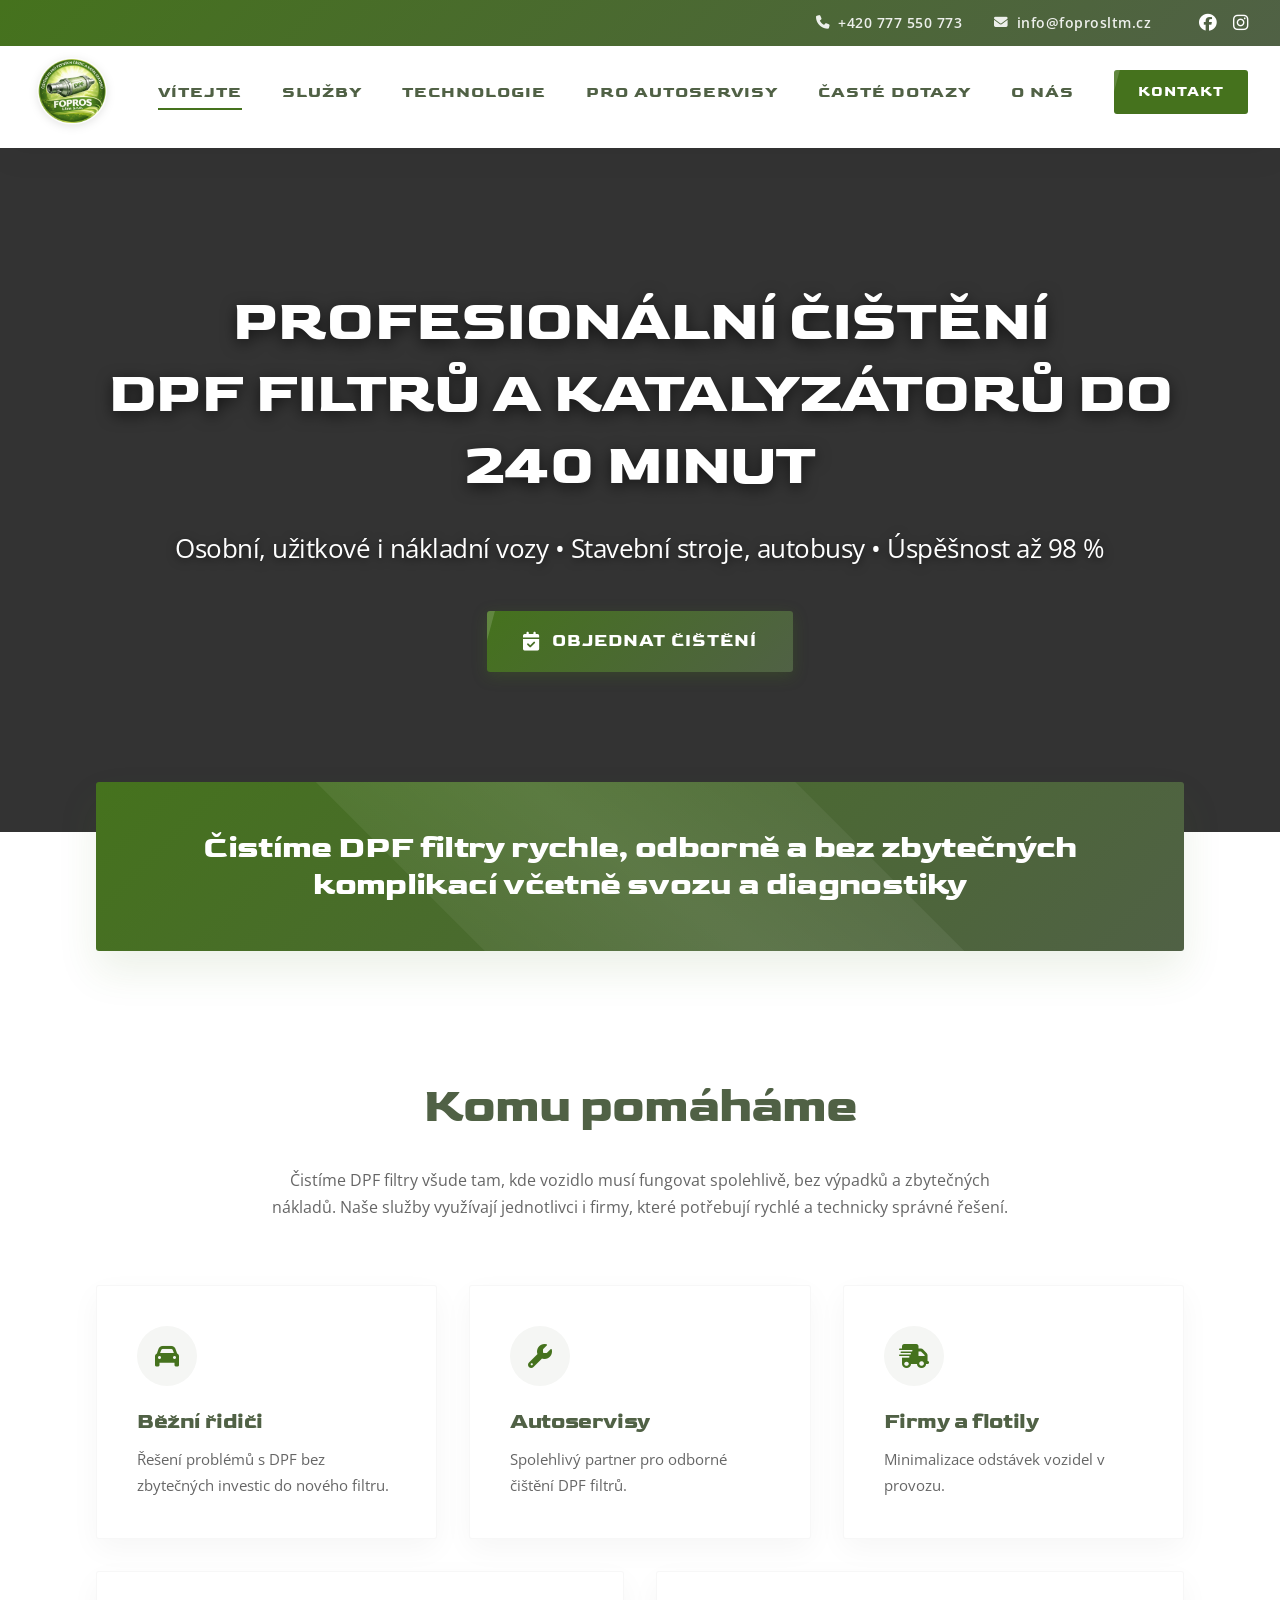
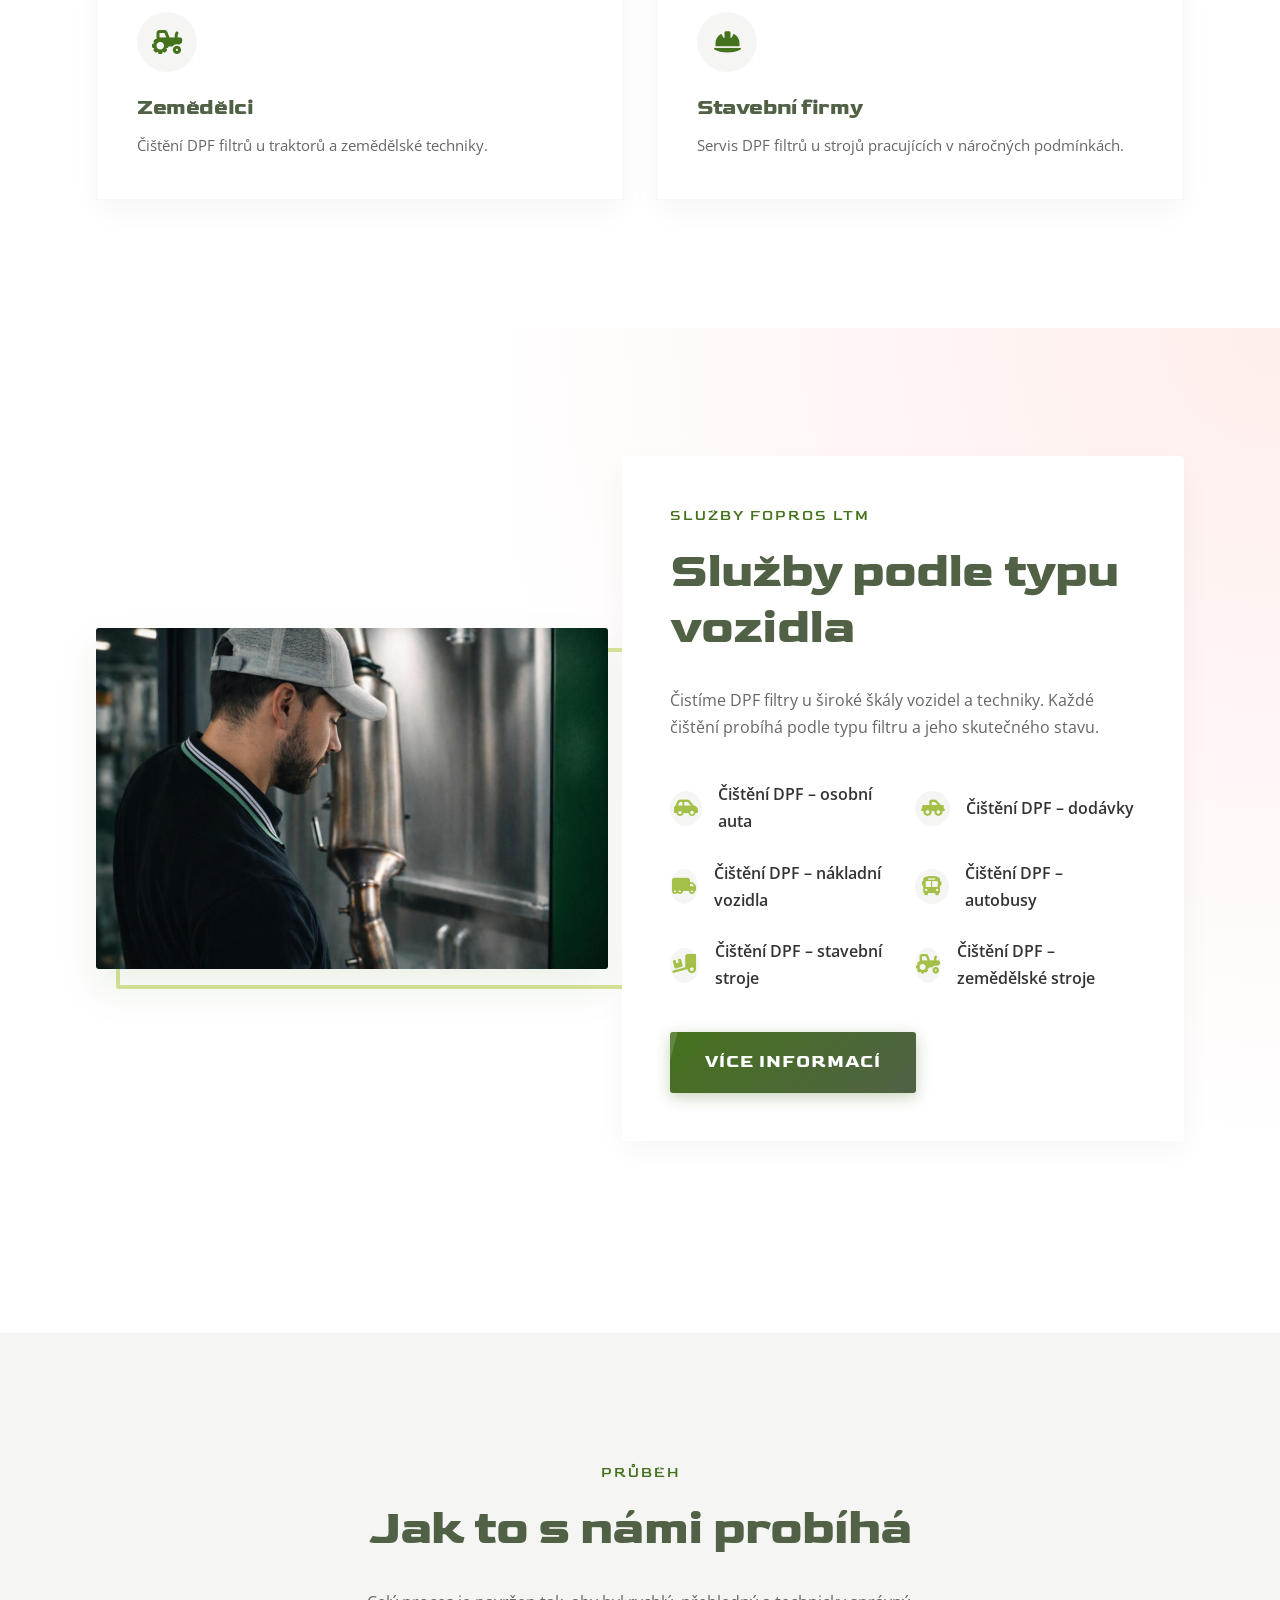
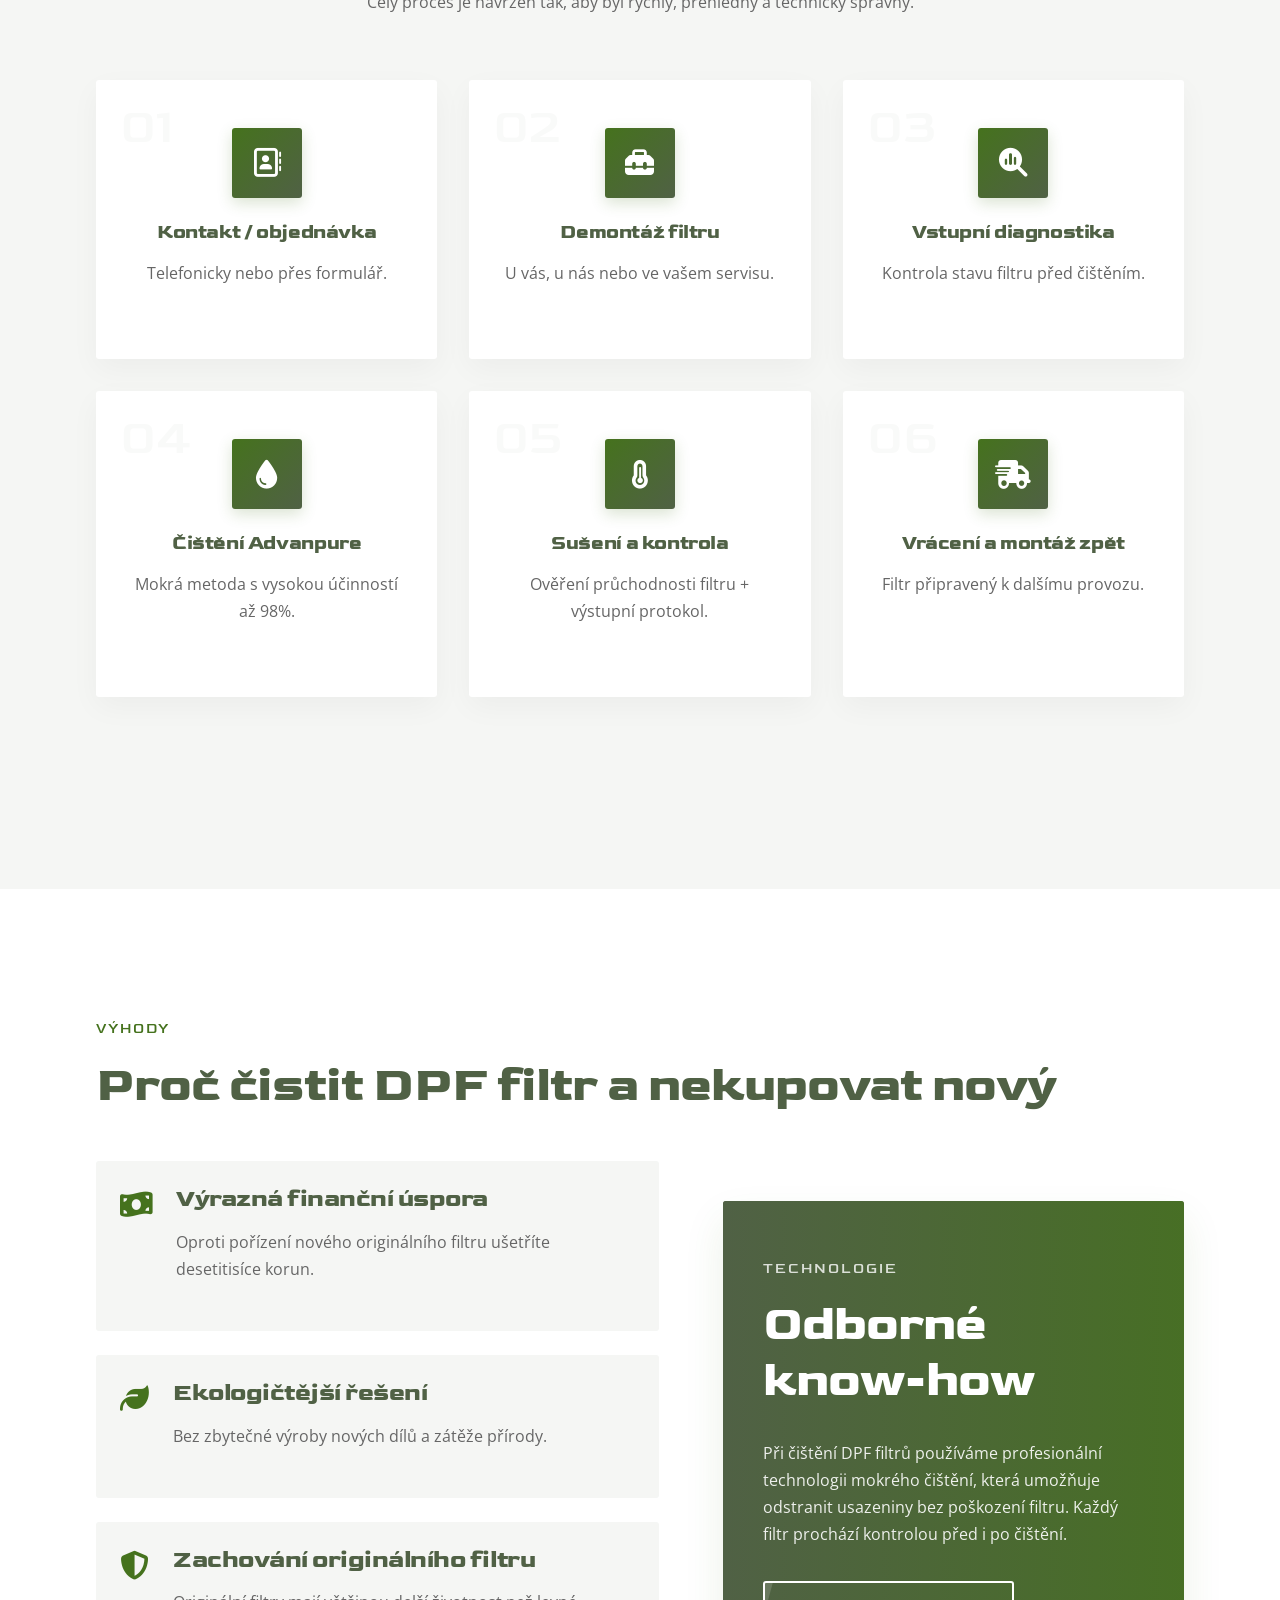
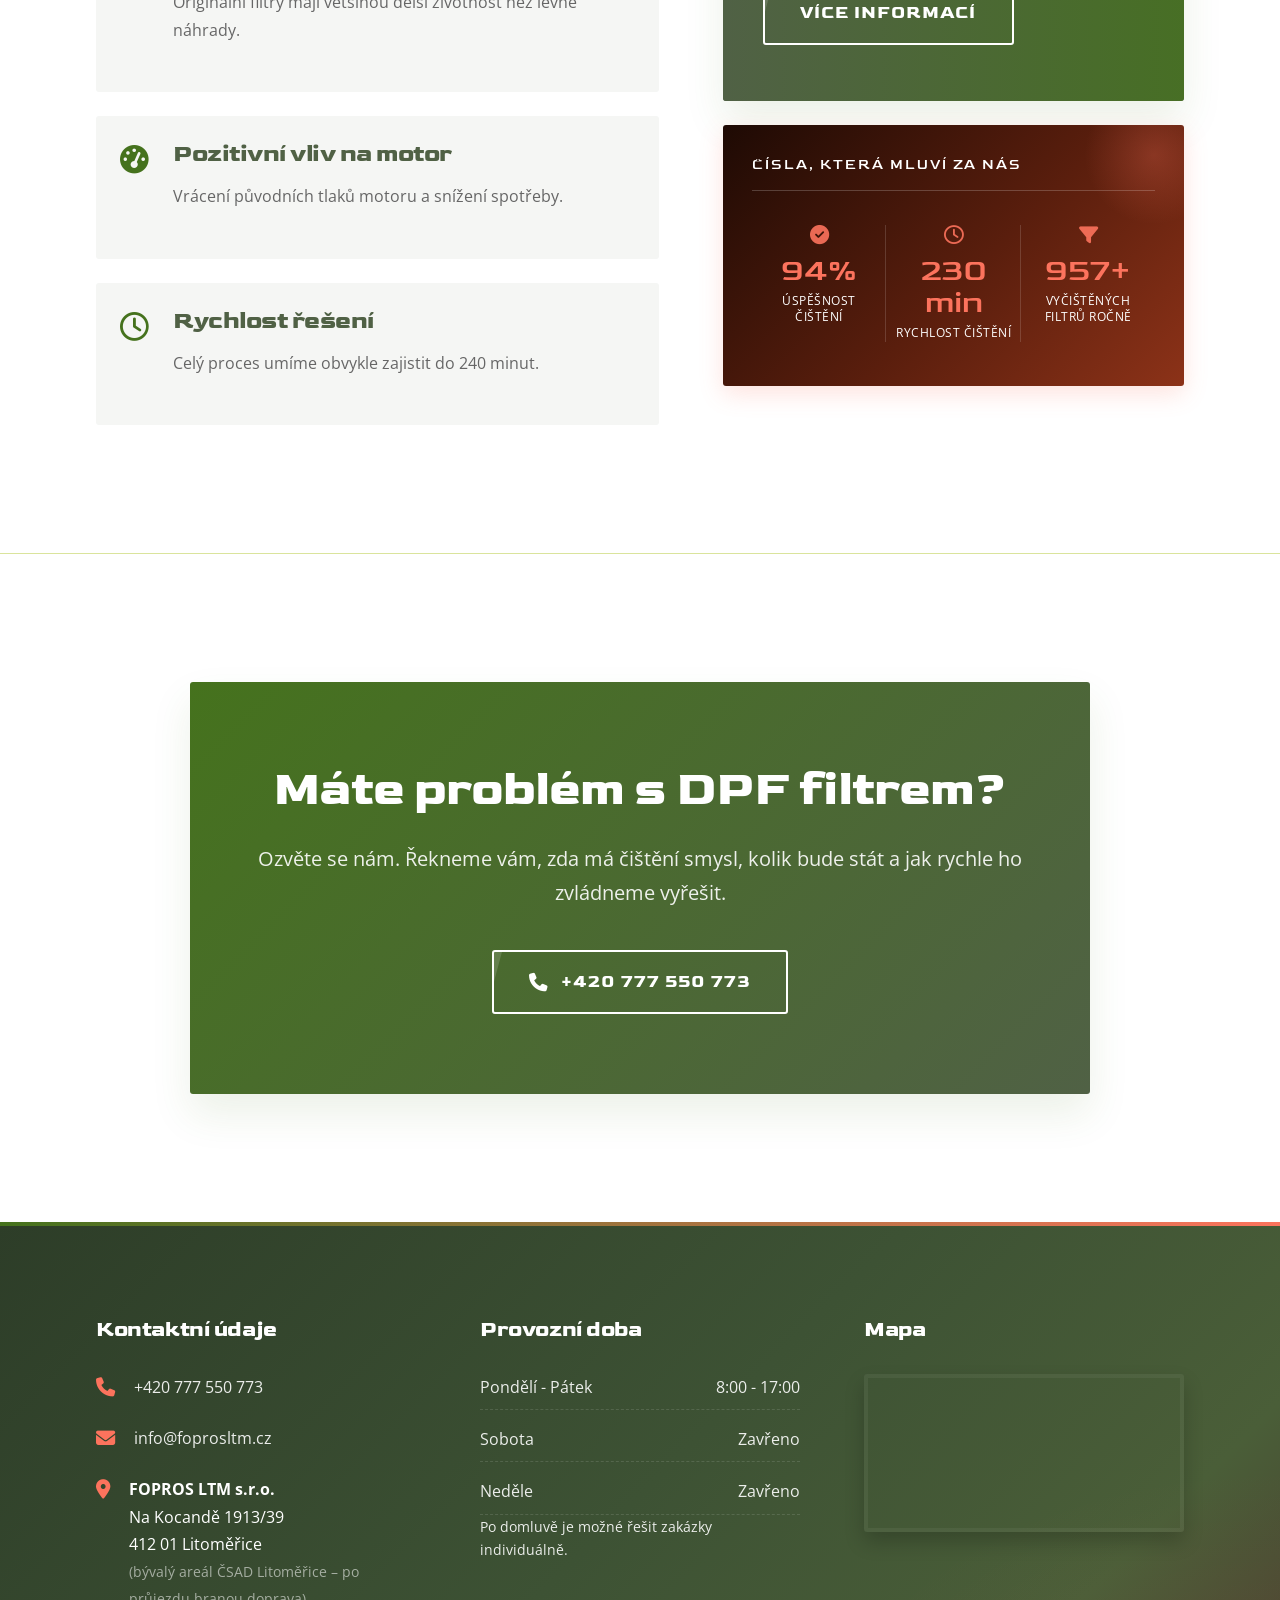
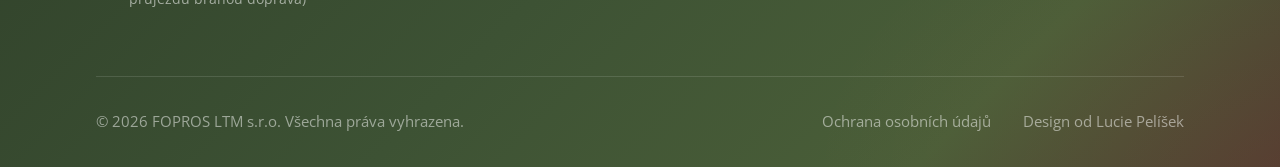
==== commit 2001f59d: "Verze 1" ====
--- a/index.html
+++ b/index.html
@@ -219,10 +219,11 @@
 
         <!-- Sekce 6 a 7: Proč čistit & Technologie -->
         <section class="section-padding animate-on-scroll">
-            <div class="container benefits-grid">
-                <div>
-                    <span class="subtitle">Výhody</span>
-                    <h2>Proč čistit DPF filtr a&nbsp;nekupovat nový</h2>
+            <div class="container">
+                <span class="subtitle">Výhody</span>
+                <h2>Proč čistit DPF filtr a&nbsp;nekupovat nový</h2>
+
+                <div class="benefits-grid">
                     <ul class="benefits-list">
                         <li>
                             <i class="fa-solid fa-money-bill-wave"></i>
@@ -260,15 +261,40 @@
                             </div>
                         </li>
                     </ul>
-                </div>
-
-                <div class="tech-banner animate-on-scroll" style="transition-delay: 0.2s;">
-                    <span class="subtitle" style="color: var(--white); opacity: 0.8;">Technologie</span>
-                    <h2>Odborné know-how</h2>
-                    <p style="color: rgba(255,255,255,0.9); margin-bottom: 2rem;">Při čištění DPF filtrů používáme
-                        profesionální technologii mokrého čištění, která umožňuje odstranit usazeniny bez poškození
-                        filtru. Každý filtr prochází kontrolou před i po čištění.</p>
-                    <a href="technologie.html" class="btn btn-outline">Více informací</a>
+
+                    <div class="benefits-right-col">
+                        <div class="tech-banner animate-on-scroll" style="transition-delay: 0.2s;">
+                            <span class="subtitle" style="color: var(--white); opacity: 0.8;">Technologie</span>
+                            <h2>Odborné know-how</h2>
+                            <p style="color: rgba(255,255,255,0.9); margin-bottom: 2rem;">Při čištění DPF filtrů
+                                používáme
+                                profesionální technologii mokrého čištění, která umožňuje odstranit usazeniny bez
+                                poškození
+                                filtru. Každý filtr prochází kontrolou před i po čištění.</p>
+                            <a href="technologie.html" class="btn btn-outline">Více informací</a>
+                        </div>
+
+                        <div class="stats-counters animate-on-scroll" style="transition-delay: 0.3s;">
+                            <p class="stats-heading">Čísla, která mluví za nás</p>
+                            <div class="stats-cards">
+                                <div class="stats-card">
+                                    <i class="fa-solid fa-circle-check"></i>
+                                    <span class="stat-number" data-target="98" data-suffix="%">0%</span>
+                                    <span class="stat-label">úspěšnost čištění</span>
+                                </div>
+                                <div class="stats-card">
+                                    <i class="fa-regular fa-clock"></i>
+                                    <span class="stat-number" data-target="240" data-suffix=" min">0 min</span>
+                                    <span class="stat-label">rychlost čištění</span>
+                                </div>
+                                <div class="stats-card">
+                                    <i class="fa-solid fa-filter"></i>
+                                    <span class="stat-number" data-target="1000" data-suffix="+">0+</span>
+                                    <span class="stat-label">vyčištěných filtrů ročně</span>
+                                </div>
+                            </div>
+                        </div>
+                    </div>
                 </div>
             </div>
         </section>
@@ -280,7 +306,7 @@
                     <h2>Máte problém s DPF filtrem?</h2>
                     <p>Ozvěte se nám. Řekneme vám, zda má čištění smysl, kolik bude stát a jak rychle ho zvládneme
                         vyřešit.</p>
-                    <a href="tel:+420777550773" class="btn btn-secondary btn-large"><i class="fa-solid fa-phone"></i>
+                    <a href="tel:+420777550773" class="btn btn-outline"><i class="fa-solid fa-phone"></i>
                         +420 777 550 773</a>
                 </div>
             </div>
@@ -291,15 +317,6 @@
     <!-- Footer -->
     <footer class="footer animate-on-scroll">
         <div class="container footer-grid">
-
-            <!-- Logo & About -->
-            <div class="footer-col footer-col-brand">
-                <div class="footer-logo">
-                    <img src="Obrazky/Logo.png" alt="FOPROS LTM Logo" loading="lazy">
-                </div>
-                <p>Odborné řešení bez zbytečných slibů a kompromisů. Používáme profesionální technologii mokrého čištění
-                    s ověřenými výsledky a jasnými postupy.</p>
-            </div>
 
             <!-- Contacts -->
             <div class="footer-col">
@@ -344,7 +361,7 @@
             <div class="footer-col footer-col-map">
                 <h4 class="footer-title">Mapa</h4>
                 <div class="map-wrapper">
-                    <iframe style="border:none" src="https://mapy.cz/s/gopalacufo" width="100%" height="220"
+                    <iframe style="border:none" src="https://mapy.cz/s/gopalacufo" width="100%" height="320"
                         title="Mapa kde nás najdete, Litoměřice" loading="lazy"></iframe>
                 </div>
             </div>
--- a/style.css
+++ b/style.css
@@ -1011,13 +1011,27 @@
 .benefits-grid {
   display: grid;
   grid-template-columns: 1fr;
-  gap: 4rem;
+  gap: 3rem;
   align-items: center;
+  margin-top: 3rem;
 }
 
 @media (min-width: 1024px) {
   .benefits-grid {
-    grid-template-columns: 1fr 1fr;
+    grid-template-columns: 1.1fr 0.9fr;
+    gap: 4rem;
+  }
+}
+
+.benefits-right-col {
+  display: flex;
+  flex-direction: column;
+  gap: 1.5rem;
+}
+
+@media (max-width: 1023px) {
+  .benefits-right-col {
+    gap: 1.2rem;
   }
 }
 
@@ -1052,7 +1066,7 @@
 .tech-banner {
   background: var(--highlight) url('Obrazky/Foto4.png') center/cover no-repeat;
   border-radius: var(--radius);
-  padding: 5rem 3rem;
+  padding: 3.5rem 2.5rem;
   color: var(--white);
   position: relative;
   overflow: hidden;
@@ -1173,10 +1187,22 @@
    Footer
    ========================================================================= */
 .footer {
-  background-color: var(--highlight);
+  background: linear-gradient(135deg, #2d3d28 0%, #3d5234 50%, #4a5e38 80%, #4a3a2e 100%);
   color: var(--white);
   padding-top: 6rem;
   position: relative;
+  overflow: hidden;
+}
+
+.footer::after {
+  content: '';
+  position: absolute;
+  bottom: 0;
+  right: 0;
+  width: 40%;
+  height: 60%;
+  background: radial-gradient(ellipse at bottom right, rgba(252, 115, 93, 0.08) 0%, transparent 65%);
+  pointer-events: none;
 }
 
 .footer::before {
@@ -1186,15 +1212,18 @@
   left: 0;
   width: 100%;
   height: 4px;
-  background: var(--gradient-accent);
+  background: linear-gradient(90deg, var(--primary) 0%, #FC735D 100%);
+  z-index: 1;
 }
 
 .footer-grid {
   display: grid;
   grid-template-columns: 1fr;
-  gap: 4rem;
+  gap: 3rem;
   padding-bottom: 4rem;
-  border-bottom: 1px solid rgba(255, 255, 255, 0.1);
+  border-bottom: 1px solid rgba(255, 255, 255, 0.12);
+  position: relative;
+  z-index: 1;
 }
 
 @media (min-width: 768px) {
@@ -1205,7 +1234,8 @@
 
 @media (min-width: 1024px) {
   .footer-grid {
-    grid-template-columns: 1.5fr 1fr 1fr 1.5fr;
+    grid-template-columns: 1fr 1fr 1fr;
+    gap: 4rem;
   }
 }
 
@@ -1222,7 +1252,11 @@
 }
 
 .footer-col p {
-  color: rgba(255, 255, 255, 0.8);
+  color: rgba(255, 255, 255, 0.9);
+}
+
+.footer-col strong {
+  color: #ffffff;
 }
 
 .footer-title {
@@ -1245,18 +1279,25 @@
 }
 
 .footer-contact-list i {
-  color: var(--icons);
+  color: #FC735D;
   font-size: 1.2rem;
   margin-top: 4px;
+  transition: var(--transition);
 }
 
 .footer-contact-list a {
+  color: rgba(255, 255, 255, 0.9);
   transition: var(--transition);
 }
 
 .footer-contact-list a:hover {
-  color: var(--icons);
+  color: #FC735D;
   padding-left: 5px;
+}
+
+.footer-contact-list li:hover i {
+  color: #FC735D;
+  transform: scale(1.1);
 }
 
 .hours-list {
@@ -1268,14 +1309,14 @@
 .hours-list li {
   display: flex;
   justify-content: space-between;
-  border-bottom: 1px dashed rgba(255, 255, 255, 0.1);
+  border-bottom: 1px dashed rgba(255, 255, 255, 0.12);
   padding-bottom: 0.5rem;
   color: rgba(255, 255, 255, 0.9);
 }
 
 .small-text {
   font-size: 0.85rem;
-  opacity: 0.6;
+  color: rgba(255, 255, 255, 0.55);
 }
 
 .map-wrapper {
@@ -1283,12 +1324,21 @@
   overflow: hidden;
   box-shadow: 0 10px 20px rgba(0, 0, 0, 0.2);
   border: 4px solid rgba(255, 255, 255, 0.05);
+  line-height: 0;
+  display: block;
+}
+
+.map-wrapper iframe {
+  display: block;
+  width: 100%;
 }
 
 .footer-bottom {
   padding: 2rem 0;
   font-size: 0.95rem;
-  color: rgba(255, 255, 255, 0.6);
+  color: rgba(255, 255, 255, 0.5);
+  position: relative;
+  z-index: 1;
 }
 
 .footer-bottom-inner {
@@ -1313,10 +1363,12 @@
 
 .footer-links a {
   position: relative;
+  color: rgba(255, 255, 255, 0.5);
+  transition: var(--transition);
 }
 
 .footer-links a:hover {
-  color: var(--white);
+  color: #FC735D;
 }
 
 /* Micro animations class */
@@ -1341,4 +1393,126 @@
 .animate-on-scroll.is-visible {
   opacity: 1;
   transform: translateY(0);
+}
+
+/* =========================================================================
+   Stats Counters – v pravém sloupci pod tech-banner (Sekce 8)
+   ========================================================================= */
+.stats-counters {
+  background: linear-gradient(135deg, #1e0a04 0%, #5a1e0d 55%, #8c3218 100%);
+  border-radius: var(--radius);
+  padding: 1.8rem;
+  box-shadow: 0 8px 24px rgba(252, 115, 93, 0.2);
+  position: relative;
+  overflow: hidden;
+}
+
+.stats-counters::before {
+  content: '';
+  position: absolute;
+  top: -40px;
+  right: -40px;
+  width: 140px;
+  height: 140px;
+  background: radial-gradient(circle, rgba(252, 115, 93, 0.25) 0%, transparent 70%);
+  pointer-events: none;
+}
+
+.stats-heading {
+  font-family: var(--font-heading);
+  font-size: 0.85rem;
+  text-transform: uppercase;
+  letter-spacing: 2px;
+  color: #ffffff;
+  margin-bottom: 1.2rem;
+  padding-bottom: 0.8rem;
+  border-bottom: 1px solid rgba(255, 255, 255, 0.2);
+  position: relative;
+  z-index: 1;
+}
+
+.stats-cards {
+  display: grid;
+  grid-template-columns: repeat(3, 1fr);
+  gap: 0;
+}
+
+.stats-card {
+  display: flex;
+  flex-direction: column;
+  align-items: center;
+  text-align: center;
+  padding: 1rem 0.5rem;
+  position: relative;
+  z-index: 1;
+}
+
+.stats-card:not(:last-child)::after {
+  content: '';
+  position: absolute;
+  right: 0;
+  top: 10%;
+  height: 80%;
+  width: 1px;
+  background: rgba(255, 255, 255, 0.15);
+}
+
+.stats-card>i {
+  color: #FC735D;
+  font-size: 1.2rem;
+  margin-bottom: 0.6rem;
+  opacity: 0.9;
+  position: relative;
+  z-index: 1;
+}
+
+.stats-card .stat-number {
+  display: block;
+  font-family: var(--font-heading);
+  font-size: clamp(1.6rem, 2.5vw, 2.2rem);
+  line-height: 1;
+  margin-bottom: 0.4rem;
+  color: #FC735D !important;
+  background: none !important;
+  -webkit-text-fill-color: #FC735D !important;
+  position: relative;
+  z-index: 1;
+}
+
+.stats-card .stat-label {
+  display: block;
+  font-size: 0.72rem;
+  color: #ffffff;
+  text-transform: uppercase;
+  letter-spacing: 0.5px;
+  line-height: 1.35;
+  position: relative;
+  z-index: 1;
+}
+
+/* Responsive: tablet a mobil – pravý sloupec pod sebou bez odsazení */
+@media (max-width: 1023px) {
+  .benefits-right-col {
+    gap: 1.2rem;
+  }
+
+  .stats-cards {
+    grid-template-columns: repeat(3, 1fr);
+  }
+}
+
+@media (max-width: 480px) {
+  .stats-cards {
+    grid-template-columns: 1fr;
+    gap: 0;
+  }
+
+  .stats-card:not(:last-child)::after {
+    right: 10%;
+    top: auto;
+    bottom: 0;
+    height: 1px;
+    width: 80%;
+    left: 10%;
+  }
 }
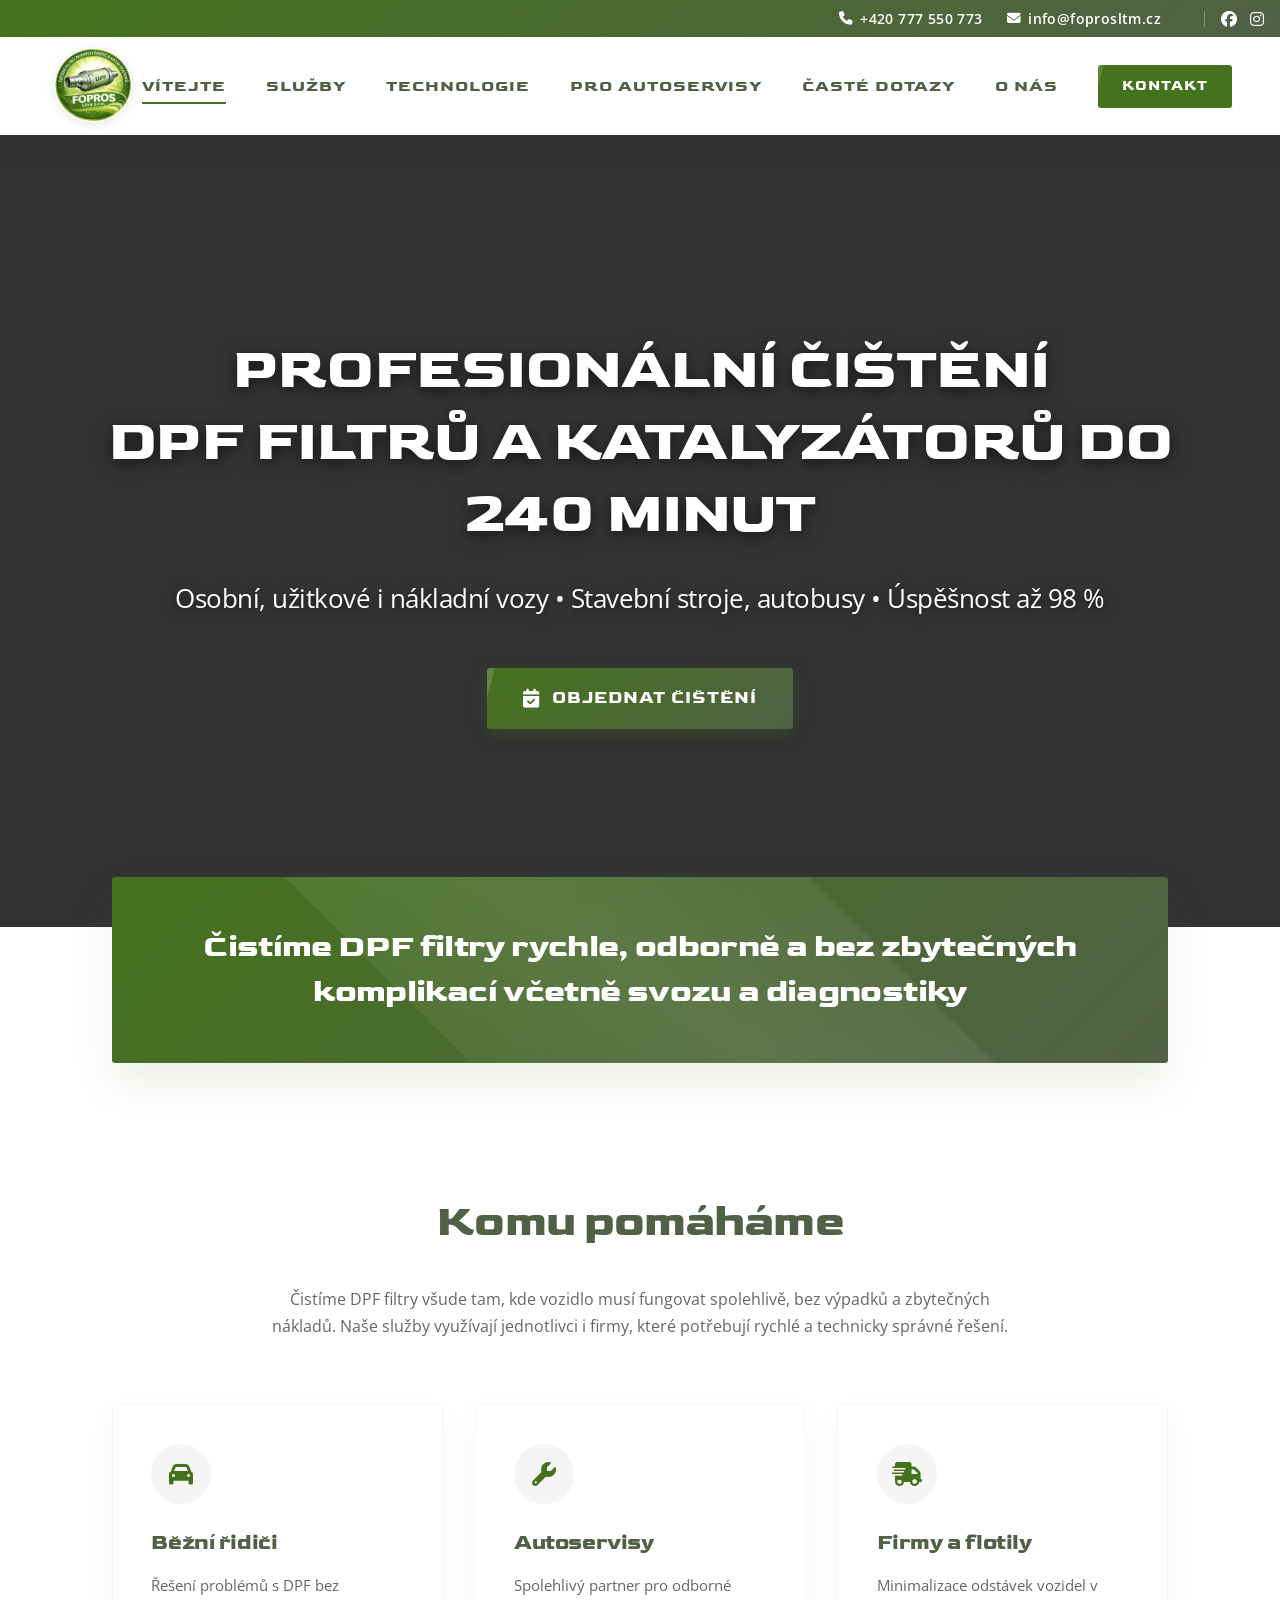
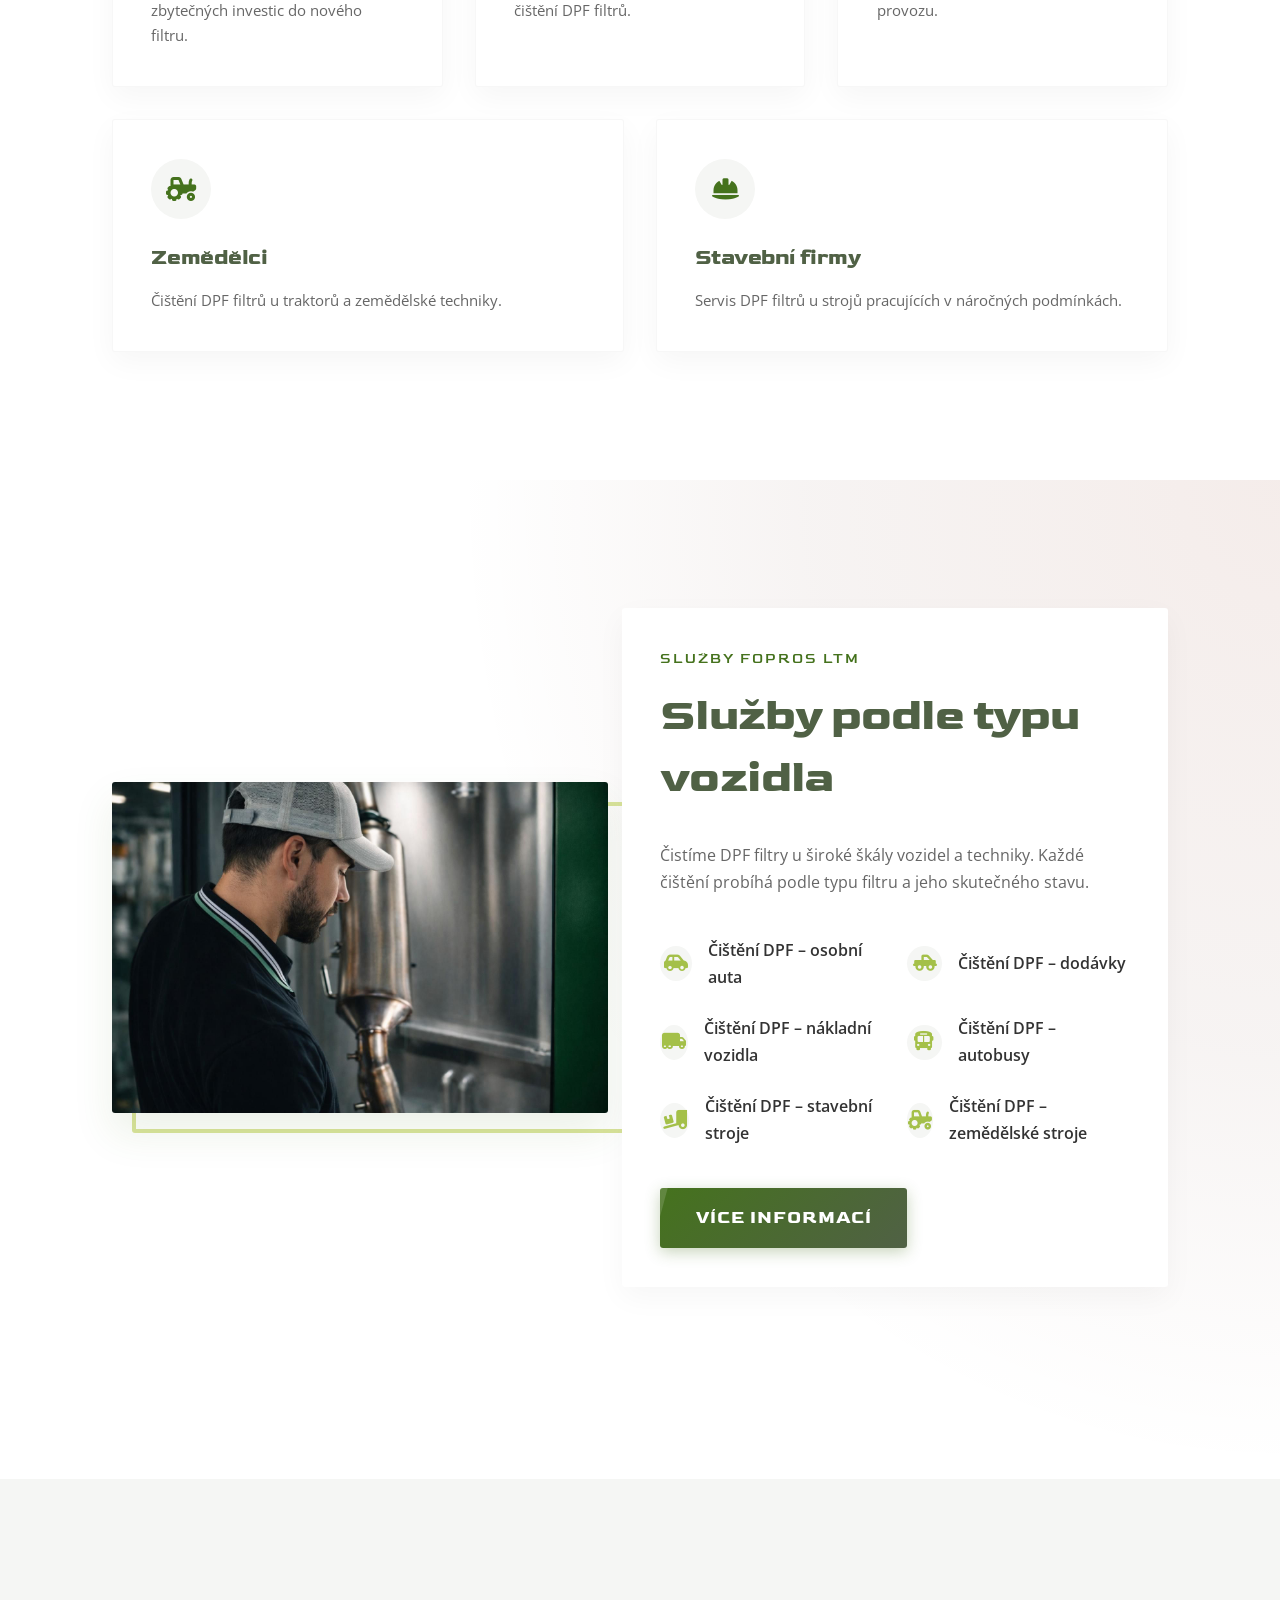
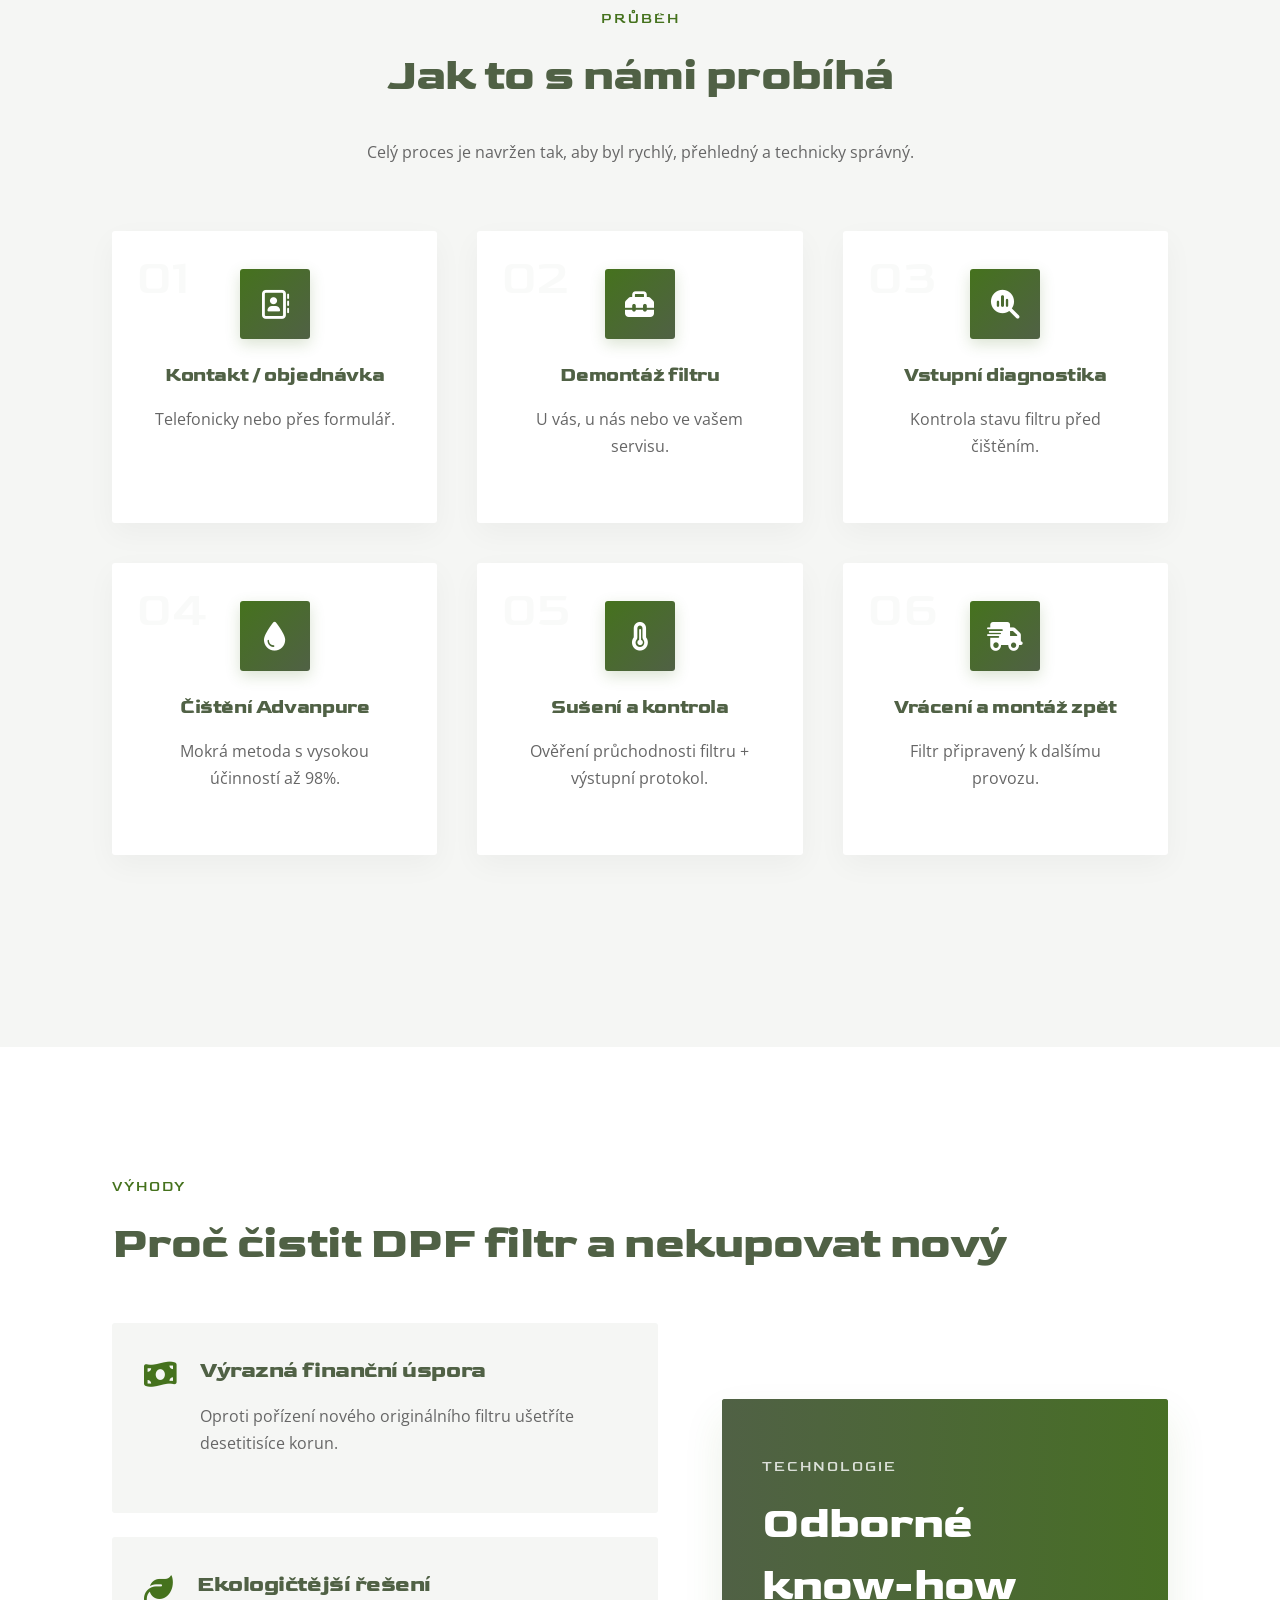
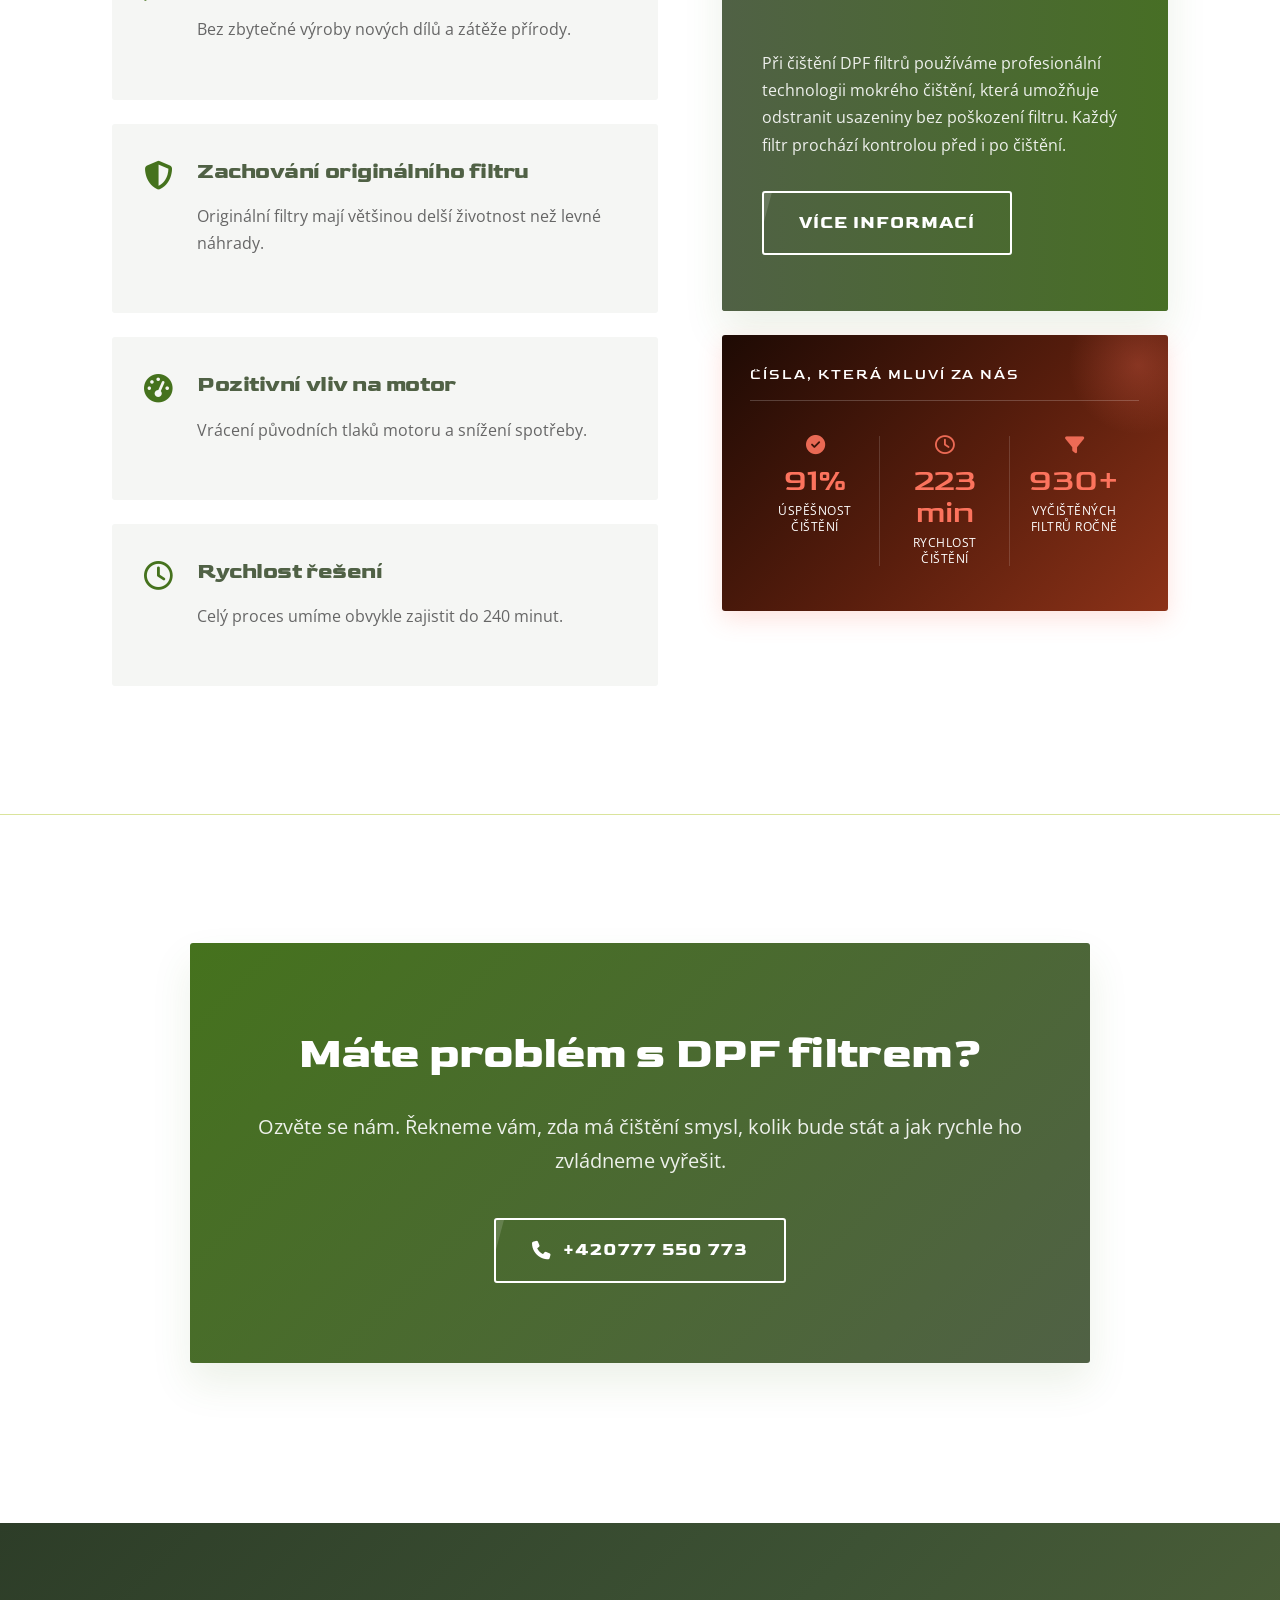
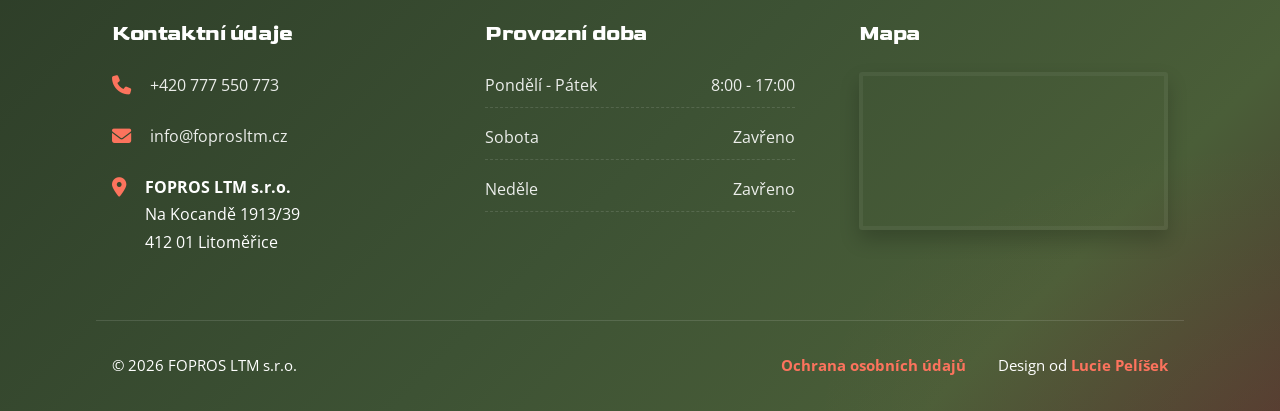
==== commit 70524295: "Verze 2" ====
--- a/index.html
+++ b/index.html
@@ -27,52 +27,58 @@
 
 <body>
 
-    <!-- Secondary Menu / Top Bar -->
-    <div class="top-bar">
-        <div class="container-fluid">
-            <div class="top-contact-info">
-                <a href="tel:+420777550773" class="top-link">
-                    <i class="fa-solid fa-phone"></i>
-                    <span>+420 777 550 773</span>
+    <!-- Site Header Wrapper (sticky) -->
+    <div class="site-header-wrap">
+
+        <!-- Secondary Menu / Top Bar -->
+        <div class="top-bar">
+            <div class="container-fluid">
+                <div class="top-contact-info">
+                    <a href="tel:+420777550773" class="top-link">
+                        <i class="fa-solid fa-phone"></i>
+                        <span>+420 777 550 773</span>
+                    </a>
+                    <a href="mailto:info@foprosltm.cz" class="top-link">
+                        <i class="fa-solid fa-envelope"></i>
+                        <span>info@foprosltm.cz</span>
+                    </a>
+                    <div class="top-social">
+                        <a href="#" aria-label="Facebook"><i class="fa-brands fa-facebook"></i></a>
+                        <a href="#" aria-label="Instagram"><i class="fa-brands fa-instagram"></i></a>
+                    </div>
+                </div>
+            </div>
+        </div>
+
+        <!-- Main Header -->
+        <header class="header" id="header">
+            <div class="container-fluid header-inner">
+                <a href="index.html" class="logo">
+                    <img src="Obrazky/Logo.png" alt="FOPROS LTM Logo" loading="lazy">
                 </a>
-                <a href="mailto:info@foprosltm.cz" class="top-link">
-                    <i class="fa-solid fa-envelope"></i>
-                    <span>info@foprosltm.cz</span>
-                </a>
-                <div class="top-social">
-                    <a href="#" aria-label="Facebook"><i class="fa-brands fa-facebook"></i></a>
-                    <a href="#" aria-label="Instagram"><i class="fa-brands fa-instagram"></i></a>
-                </div>
-            </div>
-        </div>
-    </div>
-
-    <!-- Main Header -->
-    <header class="header" id="header">
-        <div class="container-fluid header-inner">
-            <a href="index.html" class="logo">
-                <img src="Obrazky/Logo.png" alt="FOPROS LTM Logo" loading="lazy">
-            </a>
-
-            <!-- Mobile Menu Toggle -->
-            <button class="menu-toggle" aria-label="Otevřít navigaci" aria-expanded="false" aria-controls="main-nav">
-                <span class="hamburger"></span>
-            </button>
-
-            <!-- Navigation -->
-            <nav id="main-nav" class="main-nav">
-                <ul class="nav-list">
-                    <li><a href="index.html" class="nav-link active">Vítejte</a></li>
-                    <li><a href="sluzby.html" class="nav-link">Služby</a></li>
-                    <li><a href="technologie.html" class="nav-link">Technologie</a></li>
-                    <li><a href="pro-autoservisy.html" class="nav-link">Pro autoservisy</a></li>
-                    <li><a href="caste-dotazy.html" class="nav-link">Časté dotazy</a></li>
-                    <li><a href="o-nas.html" class="nav-link">O nás</a></li>
-                    <li><a href="kontakt.html" class="btn btn-nav">Kontakt</a></li>
-                </ul>
-            </nav>
-        </div>
-    </header>
+
+                <!-- Mobile Menu Toggle -->
+                <button class="menu-toggle" aria-label="Otevřít navigaci" aria-expanded="false"
+                    aria-controls="main-nav">
+                    <span class="hamburger"></span>
+                </button>
+
+                <!-- Navigation -->
+                <nav id="main-nav" class="main-nav">
+                    <ul class="nav-list">
+                        <li><a href="index.html" class="nav-link active">Vítejte</a></li>
+                        <li><a href="sluzby.html" class="nav-link">Služby</a></li>
+                        <li><a href="technologie.html" class="nav-link">Technologie</a></li>
+                        <li><a href="pro-autoservisy.html" class="nav-link">Pro autoservisy</a></li>
+                        <li><a href="caste-dotazy.html" class="nav-link">Časté dotazy</a></li>
+                        <li><a href="o-nas.html" class="nav-link">O nás</a></li>
+                        <li><a href="kontakt.html" class="btn btn-nav">Kontakt</a></li>
+                    </ul>
+                </nav>
+            </div>
+        </header>
+
+    </div><!-- /site-header-wrap -->
 
     <main>
         <!-- Sekce 1: HERO -->
@@ -307,7 +313,7 @@
                     <p>Ozvěte se nám. Řekneme vám, zda má čištění smysl, kolik bude stát a jak rychle ho zvládneme
                         vyřešit.</p>
                     <a href="tel:+420777550773" class="btn btn-outline"><i class="fa-solid fa-phone"></i>
-                        +420 777 550 773</a>
+                        <span class="tel-prefix">+420 </span>777 550 773</a>
                 </div>
             </div>
         </section>
@@ -339,8 +345,7 @@
                         <div>
                             <strong>FOPROS LTM s.r.o.</strong><br>
                             Na Kocandě 1913/39<br>
-                            412 01 Litoměřice<br>
-                            <span class="small-text">(bývalý areál ČSAD Litoměřice – po průjezdu branou doprava)</span>
+                            412 01 Litoměřice
                         </div>
                     </li>
                 </ul>
@@ -354,7 +359,6 @@
                     <li><span>Sobota</span> <span>Zavřeno</span></li>
                     <li><span>Neděle</span> <span>Zavřeno</span></li>
                 </ul>
-                <p class="small-text mt-3">Po domluvě je možné řešit zakázky individuálně.</p>
             </div>
 
             <!-- Map -->
@@ -371,16 +375,23 @@
         <div class="footer-bottom">
             <div class="container footer-bottom-inner">
                 <div class="copyright">
-                    &copy; 2026 FOPROS LTM s.r.o. Všechna práva vyhrazena.
+                    &copy; 2026 FOPROS LTM s.r.o.
                 </div>
                 <div class="footer-links">
-                    <a href="#">Ochrana osobních údajů</a>
-                    <a href="#">Design od Lucie Pelíšek</a>
+                    <a href="ochrana-osobnich-udaju.html" target="_blank" rel="noopener">Ochrana osobních údajů</a>
+                    <a href="https://luciepelisek.cz" target="_blank" rel="noopener">Design od <strong
+                            class="designer-name">Lucie Pelíšek</strong></a>
                 </div>
             </div>
         </div>
     </footer>
 
+
+    <!-- Scroll-to-top tlačítko -->
+    <button id="scroll-top" aria-label="Zpět na začátek">
+        <i class="fa-solid fa-chevron-up"></i>
+    </button>
+
     <script src="script.js" defer></script>
 </body>
 
--- a/style.css
+++ b/style.css
@@ -103,35 +103,36 @@
 h6 {
   font-family: var(--font-heading);
   font-weight: 700;
-  line-height: 1.15;
+  line-height: 1.4;
   color: var(--highlight);
   letter-spacing: -0.02em;
 }
 
 h1 {
-  font-size: clamp(2.5rem, 5vw, 4.5rem);
+  font-size: clamp(2rem, 4.5vw, 4.5rem);
   margin-bottom: 1.5rem;
 }
 
 h2 {
-  font-size: clamp(2rem, 4vw, 3rem);
+  font-size: clamp(1.6rem, 3.5vw, 3rem);
   margin-bottom: 2rem;
   position: relative;
 }
 
 h3 {
-  font-size: clamp(1.5rem, 3vw, 2.2rem);
+  font-size: clamp(1.3rem, 2.5vw, 2.2rem);
   margin-bottom: 1rem;
 }
 
 h4 {
-  font-size: clamp(1.2rem, 2vw, 1.5rem);
+  font-size: clamp(1.05rem, 1.8vw, 1.4rem);
   margin-bottom: 1rem;
 }
 
 p {
   margin-bottom: 1.5rem;
-  font-size: 1rem;
+  font-size: clamp(0.95rem, 1.5vw, 1rem);
+  line-height: 1.7;
   color: var(--text-light);
 }
 
@@ -147,8 +148,8 @@
   color: var(--primary);
   text-transform: uppercase;
   letter-spacing: 2px;
-  font-size: 0.9rem;
-  margin-bottom: 1rem;
+  font-size: clamp(0.75rem, 1.2vw, 0.9rem);
+  margin-bottom: 0.85rem;
   display: block;
 }
 
@@ -164,20 +165,43 @@
   width: var(--container-width);
   max-width: 1400px;
   margin: 0 auto;
+  padding-left: 1rem;
+  padding-right: 1rem;
+}
+
+@media (max-width: 480px) {
+  .container {
+    padding-left: 1.25rem;
+    padding-right: 1.25rem;
+  }
 }
 
 .container-fluid {
   width: var(--container-fluid);
   margin: 0 auto;
+  padding-left: 1rem;
+  padding-right: 1rem;
 }
 
 .section-padding {
   padding: 8rem 0;
+}
+
+@media (max-width: 1024px) {
+  .section-padding {
+    padding: 6rem 0;
+  }
 }
 
 @media (max-width: 768px) {
   .section-padding {
     padding: 5rem 0;
+  }
+}
+
+@media (max-width: 480px) {
+  .section-padding {
+    padding: 4rem 0;
   }
 }
 
@@ -280,96 +304,146 @@
   background: var(--gradient-primary);
   color: var(--white);
   font-size: 0.85rem;
-  padding: 0.5rem 0;
+  padding: 0.45rem 0;
   position: relative;
   z-index: 1001;
+  /* Fixní výška top-baru pro výpočet offsetu headeru */
+  min-height: 36px;
+  display: flex;
+  align-items: center;
 }
 
 .top-bar .container-fluid {
   display: flex;
   justify-content: flex-end;
   align-items: center;
+  gap: 0;
+  width: 100%;
 }
 
 .top-contact-info {
   display: flex;
-  gap: 2rem;
-  flex-wrap: wrap;
-  justify-content: center;
-}
-
-@media (max-width: 576px) {
+  gap: 1.5rem;
+  flex-wrap: nowrap;
+  align-items: center;
+  justify-content: flex-end;
+}
+
+/* Tablet (769px – 1024px) */
+@media (max-width: 1024px) {
+  .top-bar .container-fluid {
+    justify-content: center;
+  }
+
+  .top-contact-info {
+    justify-content: center;
+    gap: 1.2rem;
+  }
+}
+
+/* Velký mobil / malý tablet (481px – 768px) */
+@media (max-width: 768px) {
+  .top-bar {
+    font-size: 0.8rem;
+    padding: 0.4rem 0;
+    min-height: 34px;
+  }
+
   .top-contact-info {
     gap: 1rem;
-    padding: 0.5rem 0;
-  }
-
-  .top-bar .container-fluid {
-    justify-content: center;
-  }
-
-  .header {
-    top: 70px;
+  }
+}
+
+/* Malý mobil (≤ 480px) */
+@media (max-width: 480px) {
+  .top-bar {
+    font-size: 0.75rem;
+    padding: 0.35rem 0;
+    min-height: 32px;
+  }
+
+  .top-contact-info {
+    gap: 0.7rem;
+    flex-wrap: nowrap;
+  }
+
+  .top-social {
+    display: none;
   }
 }
 
 .top-link {
   display: flex;
   align-items: center;
-  gap: 0.5rem;
+  gap: 0.45rem;
   font-weight: 600;
-  letter-spacing: 0.5px;
-  opacity: 0.9;
-  color: var(--white);
-}
-
-.top-link:hover {
+  letter-spacing: 0.4px;
+  color: var(--white);
+  transition: color 0.25s ease;
+}
+
+.top-link:hover,
+.top-link:hover i {
+  color: #FC735D;
   opacity: 1;
 }
 
 .top-link i {
   color: var(--white);
+  transition: color 0.25s ease;
 }
 
 .top-social {
   display: flex;
-  gap: 1rem;
-  align-items: center;
-  margin-left: 1rem;
+  gap: 0.8rem;
+  align-items: center;
+  margin-left: 1.2rem;
+  padding-left: 1rem;
+  border-left: 1px solid rgba(255, 255, 255, 0.3);
 }
 
 .top-social a {
   color: var(--white);
-  font-size: 1.1rem;
+  font-size: 1rem;
+  transition: color 0.25s ease;
+  display: flex;
+  align-items: center;
 }
 
 .top-social a:hover {
-  opacity: 0.8;
+  color: #FC735D;
+  opacity: 1;
 }
 
 /* =========================================================================
    Header & Navigation
    ========================================================================= */
-.header {
-  position: absolute;
-  top: 36px;
+
+/* Sticky wrapper pro celé záhlaví (top-bar + header) */
+.site-header-wrap {
+  position: sticky;
+  top: 0;
   left: 0;
   width: 100%;
   z-index: 1000;
-  padding: 1rem 0;
+}
+
+.header {
+  position: relative;
+  left: 0;
+  width: 100%;
+  padding: 0.25rem 0;
   transition: var(--transition);
   background: var(--white);
   box-shadow: var(--shadow-soft);
 }
 
-/* Sticky Class */
+/* Sticky Class – přidána JavaScriptem po scrollu */
 .header.sticky {
-  position: fixed;
-  top: 0;
-  background: rgba(255, 255, 255, 0.95);
-  backdrop-filter: blur(10px);
-  box-shadow: var(--shadow-soft);
-  padding: 0.5rem 0;
+  background: rgba(255, 255, 255, 0.97);
+  backdrop-filter: blur(12px);
+  box-shadow: 0 2px 20px rgba(0, 0, 0, 0.08);
+  padding: 0.15rem 0;
 }
 
 .header-inner {
@@ -379,14 +453,34 @@
 }
 
 .logo img {
-  height: 80px;
+  height: 90px;
   width: auto;
   transition: var(--transition);
   filter: drop-shadow(0 2px 4px rgba(0, 0, 0, 0.1));
 }
 
 .header.sticky .logo img {
-  height: 60px;
+  height: 65px;
+}
+
+@media (max-width: 768px) {
+  .logo img {
+    height: 60px;
+  }
+
+  .header.sticky .logo img {
+    height: 48px;
+  }
+}
+
+@media (max-width: 480px) {
+  .logo img {
+    height: 48px;
+  }
+
+  .header.sticky .logo img {
+    height: 40px;
+  }
 }
 
 /* Nav Styles */
@@ -517,14 +611,16 @@
     top: 0;
     right: -100%;
     width: 100%;
-    height: 100vh;
+    height: 100dvh;
     background: var(--white);
-    padding: 6rem 2rem 2rem;
+    padding: 5rem 2rem 2rem;
     display: flex;
     flex-direction: column;
     align-items: center;
     justify-content: center;
     transition: right 0.4s ease;
+    z-index: 999;
+    overflow-y: auto;
   }
 
   .main-nav.open {
@@ -533,7 +629,8 @@
 
   .nav-list {
     flex-direction: column;
-    gap: 2rem;
+    gap: 1.8rem;
+    align-items: center;
   }
 
   .header:not(.sticky) .nav-link {
@@ -542,7 +639,17 @@
   }
 
   .nav-link {
-    font-size: 1.5rem;
+    font-size: clamp(1.2rem, 4vw, 1.5rem);
+  }
+}
+
+@media (max-width: 480px) {
+  .nav-list {
+    gap: 1.4rem;
+  }
+
+  .nav-link {
+    font-size: 1.15rem;
   }
 }
 
@@ -551,13 +658,34 @@
    ========================================================================= */
 .hero-video {
   position: relative;
-  min-height: 80vh;
-  padding: 15rem 0 10rem;
+  min-height: 88vh;
+  padding: 11rem 0 11rem;
   display: flex;
   align-items: center;
   justify-content: center;
   overflow: hidden;
   background-color: var(--text-dark);
+}
+
+@media (max-width: 1024px) {
+  .hero-video {
+    min-height: 80vh;
+    padding: 9rem 0 8rem;
+  }
+}
+
+@media (max-width: 768px) {
+  .hero-video {
+    min-height: 75vh;
+    padding: 7rem 0 7rem;
+  }
+}
+
+@media (max-width: 480px) {
+  .hero-video {
+    min-height: 70vh;
+    padding: 6rem 0 6rem;
+  }
 }
 
 .hero-bg-video {
@@ -588,10 +716,10 @@
 }
 
 .hero-content h1 {
-  font-size: clamp(2.2rem, 4.5vw, 3.8rem);
+  font-size: clamp(1.7rem, 4.5vw, 3.8rem);
   text-transform: uppercase;
   line-height: 1.25;
-  margin-bottom: 2rem;
+  margin-bottom: 1.75rem;
   color: var(--white);
   text-shadow: 0 4px 15px rgba(0, 0, 0, 0.6);
 }
@@ -599,13 +727,14 @@
 .hero-content h2 {
   font-family: var(--font-text);
   font-weight: 400;
-  font-size: clamp(1.2rem, 2vw, 1.8rem);
+  font-size: clamp(1.05rem, 2vw, 1.6rem);
   color: var(--white);
   text-transform: none;
   margin-bottom: 3rem;
   border-left: none;
   padding-left: 0;
   text-shadow: 0 2px 10px rgba(0, 0, 0, 0.6);
+  line-height: 1.65;
 }
 
 .hero-content h3 {
@@ -703,13 +832,13 @@
 
 .banner-card h3 {
   color: var(--white);
-  font-size: 2rem;
+  font-size: clamp(1.4rem, 2.5vw, 2rem);
   margin-bottom: 1rem;
 }
 
 .banner-card p {
   color: rgba(255, 255, 255, 0.9);
-  font-size: 1.2rem;
+  font-size: clamp(0.9rem, 1.8vw, 1.2rem);
   margin: 0;
 }
 
@@ -743,7 +872,7 @@
 .group-card {
   background: var(--white);
   border: 1px solid rgba(0, 0, 0, 0.03);
-  padding: 2.5rem;
+  padding: clamp(2rem, 3vw, 2.5rem);
   border-radius: var(--radius);
   box-shadow: var(--shadow-soft);
   transition: var(--transition);
@@ -794,13 +923,14 @@
 }
 
 .group-card h4 {
-  margin-bottom: 0.8rem;
-  font-size: 1.3rem;
+  margin-bottom: 1rem;
+  font-size: clamp(1.05rem, 1.8vw, 1.3rem);
 }
 
 .group-card p {
   margin: 0;
-  font-size: 0.95rem;
+  font-size: clamp(0.9rem, 1.4vw, 0.95rem);
+  line-height: 1.65;
 }
 
 /* =========================================================================
@@ -812,9 +942,15 @@
   padding-bottom: 12rem;
 }
 
+@media (max-width: 1024px) {
+  .services-section {
+    padding-bottom: 8rem;
+  }
+}
+
 @media (max-width: 768px) {
   .services-section {
-    padding-bottom: 8rem;
+    padding-bottom: 6rem;
   }
 }
 
@@ -822,9 +958,10 @@
   position: absolute;
   top: 0;
   right: 0;
-  width: 60%;
+  width: 65%;
   height: 100%;
-  background: radial-gradient(circle at top right, rgba(252, 115, 93, 0.12) 0%, transparent 65%);
+  background:
+    radial-gradient(ellipse at top right, rgba(140, 50, 24, 0.09) 0%, rgba(90, 30, 13, 0.05) 40%, transparent 70%);
   z-index: 0;
   pointer-events: none;
 }
@@ -869,7 +1006,7 @@
 
 .services-content {
   background: var(--white);
-  padding: 3rem;
+  padding: clamp(2rem, 3vw, 3rem);
   border-radius: var(--radius);
   box-shadow: var(--shadow-soft);
   position: relative;
@@ -923,16 +1060,22 @@
   padding-bottom: 12rem;
 }
 
+@media (max-width: 1024px) {
+  .process-section {
+    padding-bottom: 8rem;
+  }
+}
+
 @media (max-width: 768px) {
   .process-section {
-    padding-bottom: 8rem;
+    padding-bottom: 6rem;
   }
 }
 
 .timeline {
   display: grid;
   grid-template-columns: 1fr;
-  gap: 2rem;
+  gap: 2.5rem;
   margin-top: 4rem;
   counter-reset: step-counter;
 }
@@ -951,7 +1094,7 @@
 
 .timeline-step {
   background: var(--white);
-  padding: 3rem 2rem;
+  padding: clamp(2rem, 3vw, 3rem) clamp(1.5rem, 2.5vw, 2rem);
   border-radius: var(--radius);
   box-shadow: var(--shadow-soft);
   position: relative;
@@ -1046,7 +1189,7 @@
   align-items: flex-start;
   gap: 1.5rem;
   background: var(--bg-variant2);
-  padding: 1.5rem;
+  padding: clamp(1.5rem, 2.5vw, 2rem);
   border-radius: var(--radius);
   transition: var(--transition);
 }
@@ -1159,6 +1302,25 @@
 .cta-section {
   position: relative;
   border-top: 1px solid var(--bg-variant1);
+  padding-bottom: 10rem;
+}
+
+@media (max-width: 1024px) {
+  .cta-section {
+    padding-bottom: 8rem;
+  }
+}
+
+@media (max-width: 768px) {
+  .cta-section {
+    padding-bottom: 6rem;
+  }
+}
+
+@media (max-width: 480px) {
+  .cta-section {
+    padding-bottom: 5rem;
+  }
 }
 
 .cta-box {
@@ -1181,6 +1343,13 @@
   color: rgba(255, 255, 255, 0.9);
   font-size: 1.25rem;
   margin-bottom: 2.5rem;
+}
+
+/* Předvolba +420 se schová na malých mobilech */
+@media (max-width: 480px) {
+  .tel-prefix {
+    display: none;
+  }
 }
 
 /* =========================================================================
@@ -1205,16 +1374,7 @@
   pointer-events: none;
 }
 
-.footer::before {
-  content: '';
-  position: absolute;
-  top: 0;
-  left: 0;
-  width: 100%;
-  height: 4px;
-  background: linear-gradient(90deg, var(--primary) 0%, #FC735D 100%);
-  z-index: 1;
-}
+
 
 .footer-grid {
   display: grid;
@@ -1261,8 +1421,8 @@
 
 .footer-title {
   color: var(--white);
-  font-size: 1.3rem;
-  margin-bottom: 2rem;
+  font-size: clamp(1rem, 2vw, 1.3rem);
+  margin-bottom: 1.5rem;
   position: relative;
 }
 
@@ -1336,7 +1496,7 @@
 .footer-bottom {
   padding: 2rem 0;
   font-size: 0.95rem;
-  color: rgba(255, 255, 255, 0.5);
+  color: #ffffff;
   position: relative;
   z-index: 1;
 }
@@ -1345,30 +1505,55 @@
   display: flex;
   flex-direction: column;
   align-items: center;
-  gap: 1rem;
-}
-
-@media (min-width: 768px) {
+  text-align: center;
+  gap: 0.75rem;
+}
+
+@media (min-width: 1024px) {
   .footer-bottom-inner {
     flex-direction: row;
     justify-content: space-between;
+    text-align: left;
   }
 }
 
 .footer-links {
   display: flex;
   flex-wrap: wrap;
-  gap: 2rem;
+  gap: 1.25rem;
+  justify-content: center;
+}
+
+@media (min-width: 1024px) {
+  .footer-links {
+    gap: 2rem;
+    justify-content: flex-end;
+  }
 }
 
 .footer-links a {
   position: relative;
-  color: rgba(255, 255, 255, 0.5);
+  color: #ffffff;
   transition: var(--transition);
+}
+
+.footer-links a:first-child {
+  color: #FC735D;
+  font-weight: 700;
 }
 
 .footer-links a:hover {
   color: #FC735D;
+  opacity: 0.8;
+}
+
+.footer-links a:first-child:hover {
+  opacity: 0.75;
+}
+
+.designer-name {
+  color: #FC735D;
+  font-weight: 700;
 }
 
 /* Micro animations class */
@@ -1515,4 +1700,51 @@
     width: 80%;
     left: 10%;
   }
+}
+
+/* =========================================================================
+   Scroll-to-top tlačítko
+   ========================================================================= */
+#scroll-top {
+  position: fixed;
+  bottom: 2rem;
+  right: 2rem;
+  width: 48px;
+  height: 48px;
+  background: linear-gradient(135deg, var(--primary) 0%, #8c3218 100%);
+  color: var(--white);
+  border: none;
+  border-radius: 3px;
+  cursor: pointer;
+  display: flex;
+  align-items: center;
+  justify-content: center;
+  font-size: 1.2rem;
+  box-shadow: 0 4px 16px rgba(69, 114, 29, 0.35);
+  opacity: 0;
+  visibility: hidden;
+  transform: translateY(12px);
+  transition: opacity 0.35s ease, visibility 0.35s ease, transform 0.35s ease, box-shadow 0.3s ease;
+  z-index: 990;
+}
+
+#scroll-top.visible {
+  opacity: 1;
+  visibility: visible;
+  transform: translateY(0);
+}
+
+#scroll-top:hover {
+  transform: translateY(-4px);
+  box-shadow: 0 8px 24px rgba(140, 50, 24, 0.45);
+}
+
+@media (max-width: 480px) {
+  #scroll-top {
+    bottom: 1.25rem;
+    right: 1.25rem;
+    width: 42px;
+    height: 42px;
+    font-size: 1rem;
+  }
 }
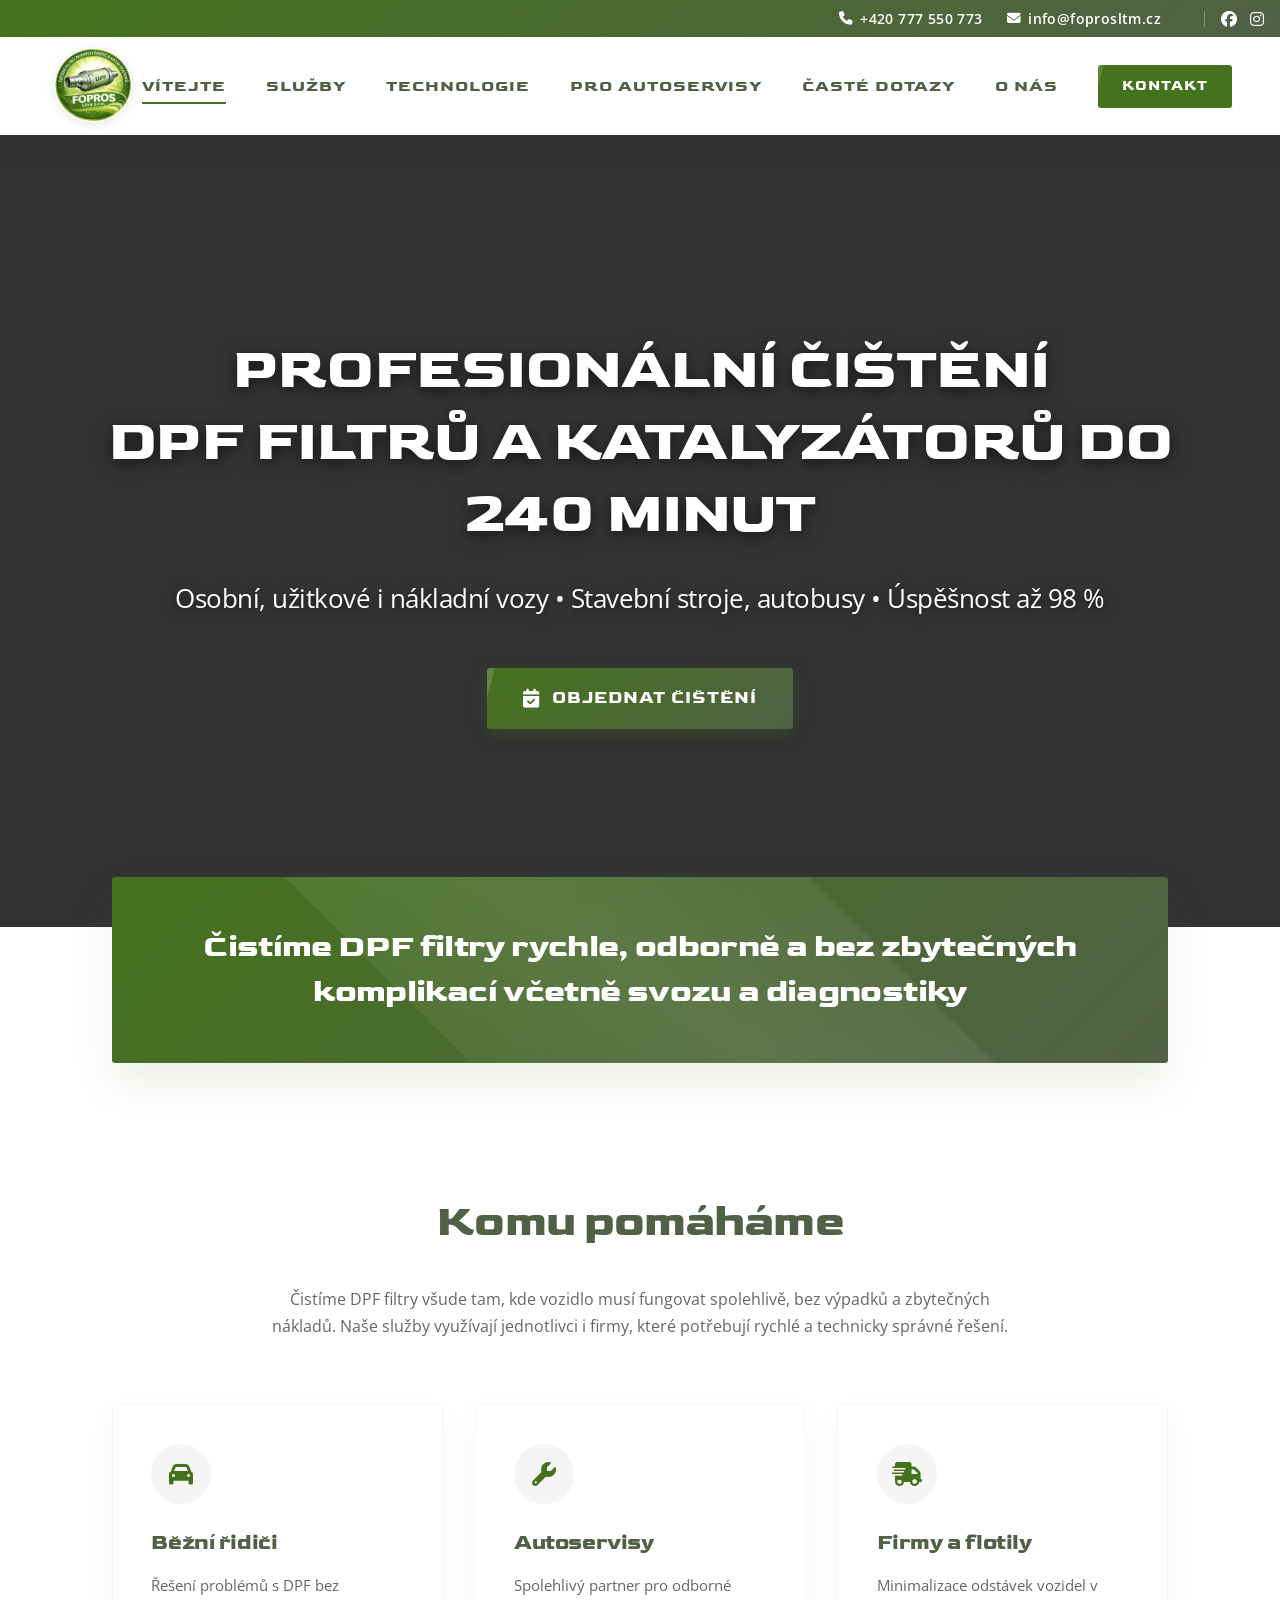
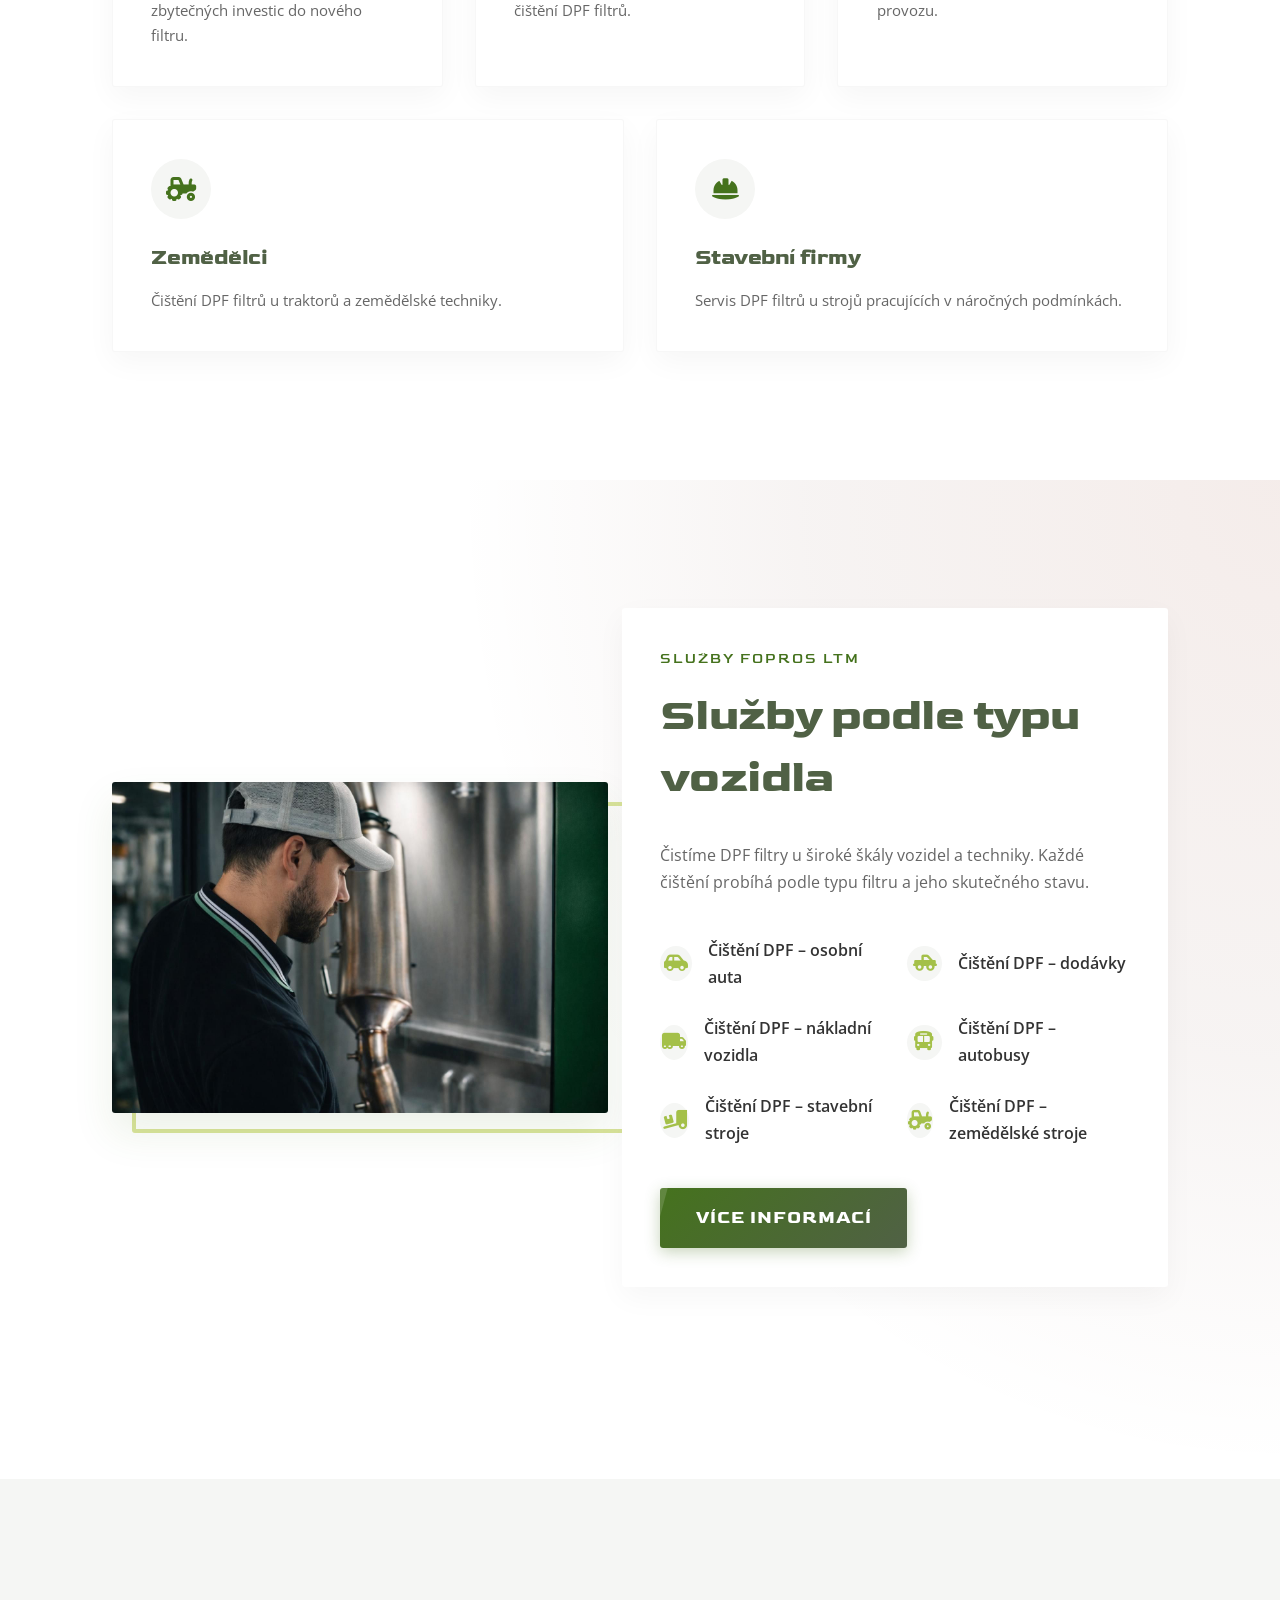
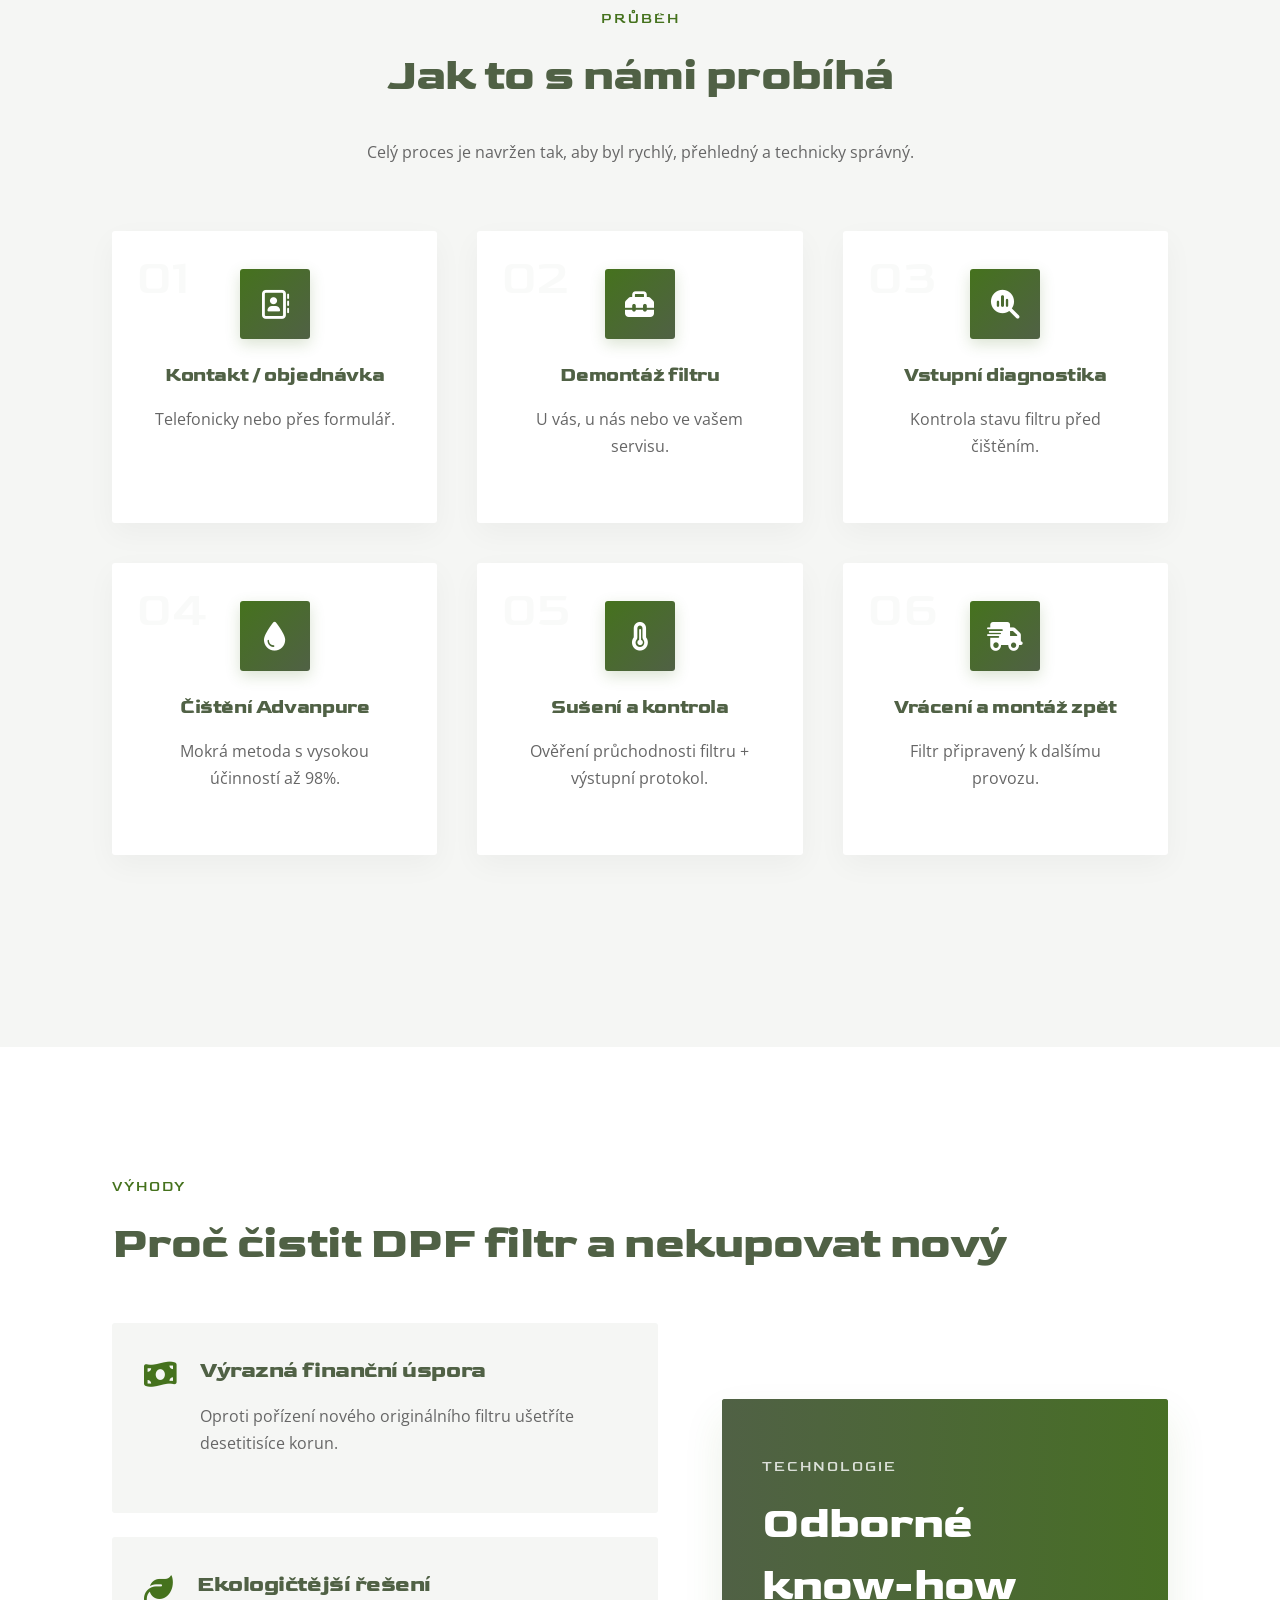
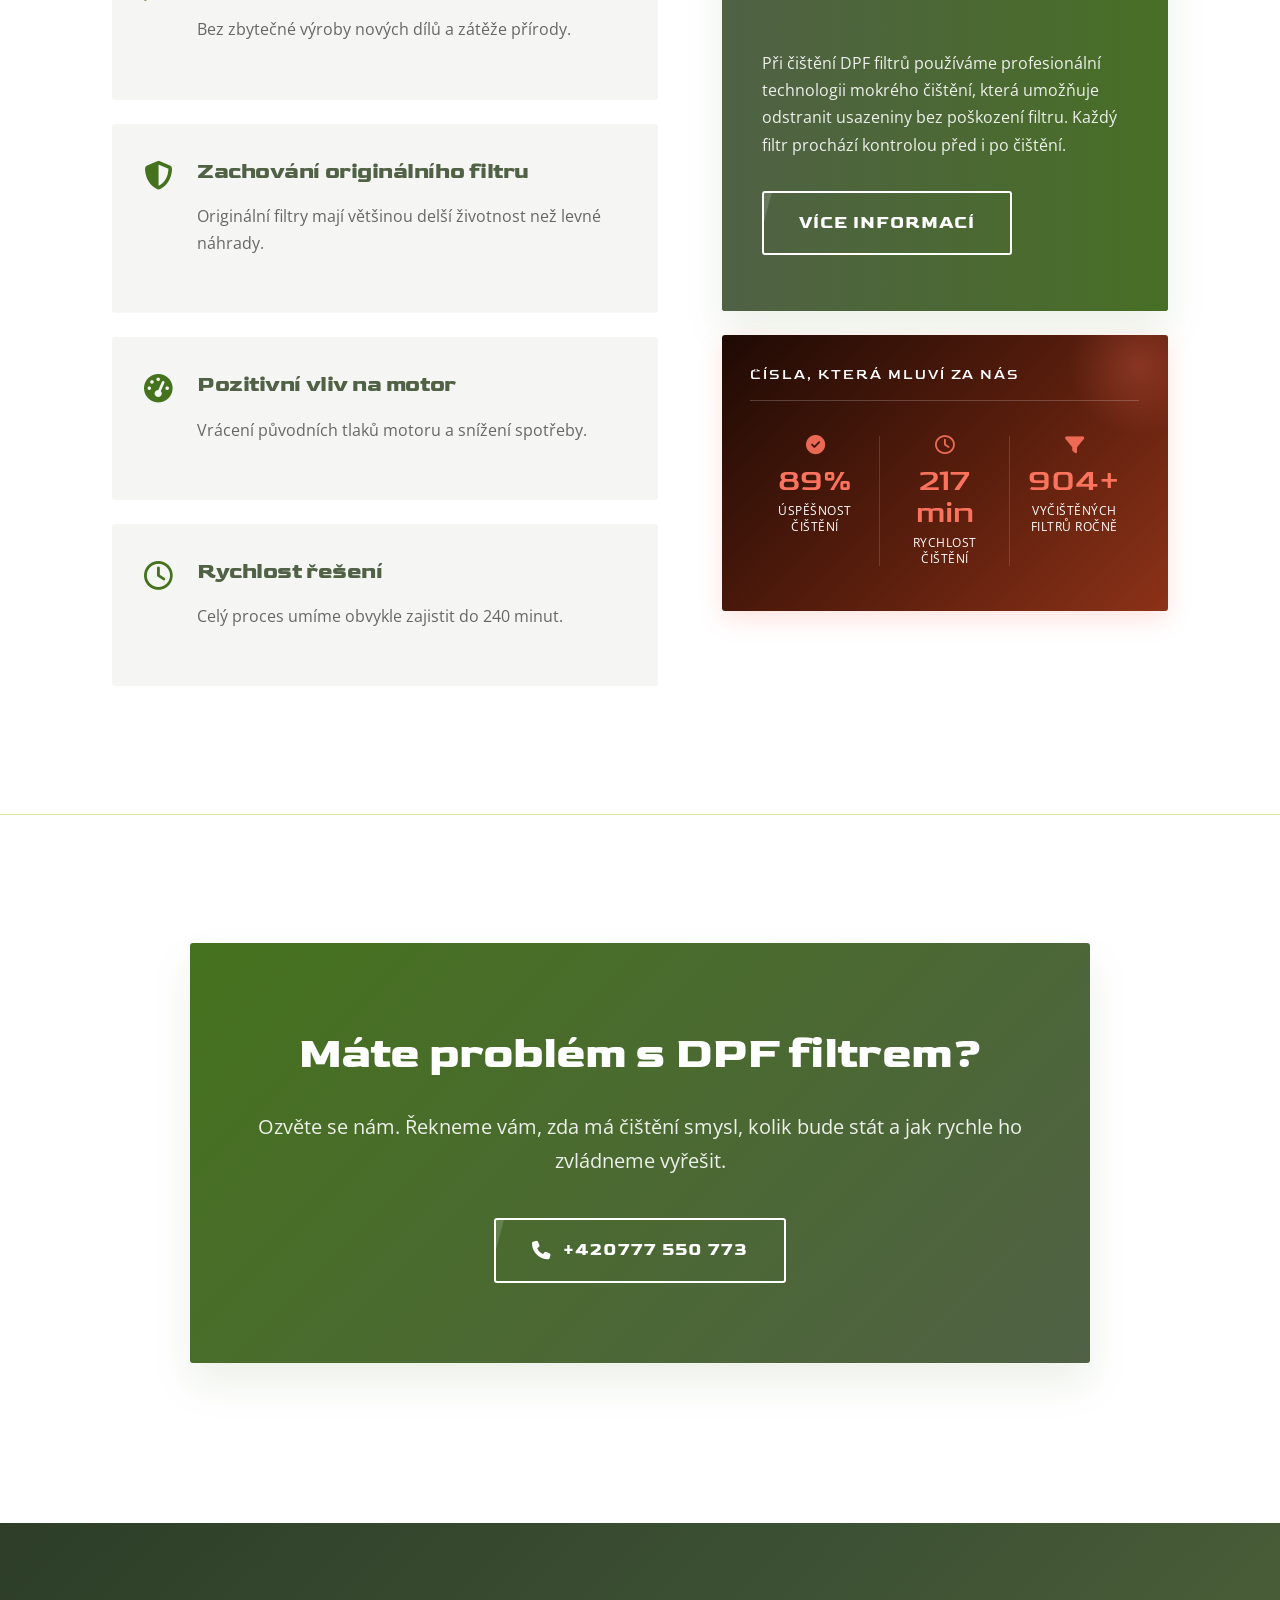
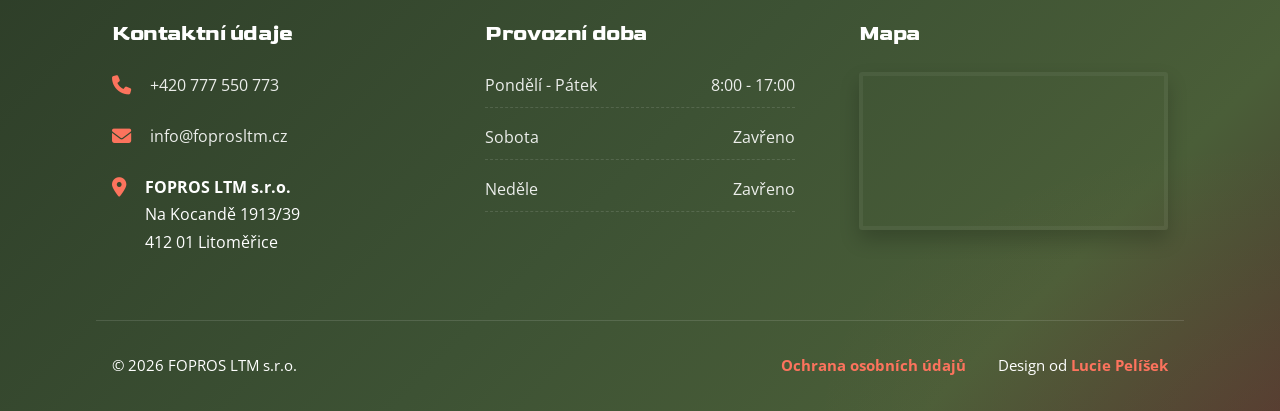
==== commit 6dcab978: "Verze 5" ====
--- a/index.html
+++ b/index.html
@@ -23,6 +23,40 @@
 
     <!-- Styles -->
     <link rel="stylesheet" href="style.css">
+
+    <!-- Structured Data -->
+    <script type="application/ld+json">
+    {
+      "@context": "https://schema.org",
+      "@type": "AutoRepair",
+      "name": "FOPROS LTM s.r.o.",
+      "image": "https://foprosltm.cz/Obrazky/Foto1.jpg",
+      "@id": "https://foprosltm.cz",
+      "url": "https://foprosltm.cz",
+      "telephone": "+420777550773",
+      "email": "info@foprosltm.cz",
+      "description": "Profesionální čištění DPF filtrů a katalyzátorů v Litoměřicích do 240 minut.",
+      "address": {
+        "@type": "PostalAddress",
+        "streetAddress": "Na Kocandě 1913/39",
+        "addressLocality": "Litoměřice",
+        "postalCode": "41201",
+        "addressCountry": "CZ"
+      },
+      "openingHoursSpecification": {
+        "@type": "OpeningHoursSpecification",
+        "dayOfWeek": [
+          "Monday",
+          "Tuesday",
+          "Wednesday",
+          "Thursday",
+          "Friday"
+        ],
+        "opens": "08:00",
+        "closes": "17:00"
+      }
+    }
+    </script>
 </head>
 
 <body>
@@ -43,8 +77,10 @@
                         <span>info@foprosltm.cz</span>
                     </a>
                     <div class="top-social">
-                        <a href="#" aria-label="Facebook"><i class="fa-brands fa-facebook"></i></a>
-                        <a href="#" aria-label="Instagram"><i class="fa-brands fa-instagram"></i></a>
+                        <a href="https://www.facebook.com/foprosltmDPF" target="_blank" rel="noopener"
+                            aria-label="Facebook"><i class="fa-brands fa-facebook"></i></a>
+                        <a href="https://instagram.com/foprosltmDPF" target="_blank" rel="noopener"
+                            aria-label="Instagram"><i class="fa-brands fa-instagram"></i></a>
                     </div>
                 </div>
             </div>
--- a/style.css
+++ b/style.css
@@ -1571,8 +1571,8 @@
 
 .animate-on-scroll {
   opacity: 0;
-  transform: translateY(30px);
-  transition: opacity 0.8s ease, transform 0.8s ease;
+  transform: translateY(20px);
+  transition: opacity 0.5s ease, transform 0.5s ease;
 }
 
 .animate-on-scroll.is-visible {
